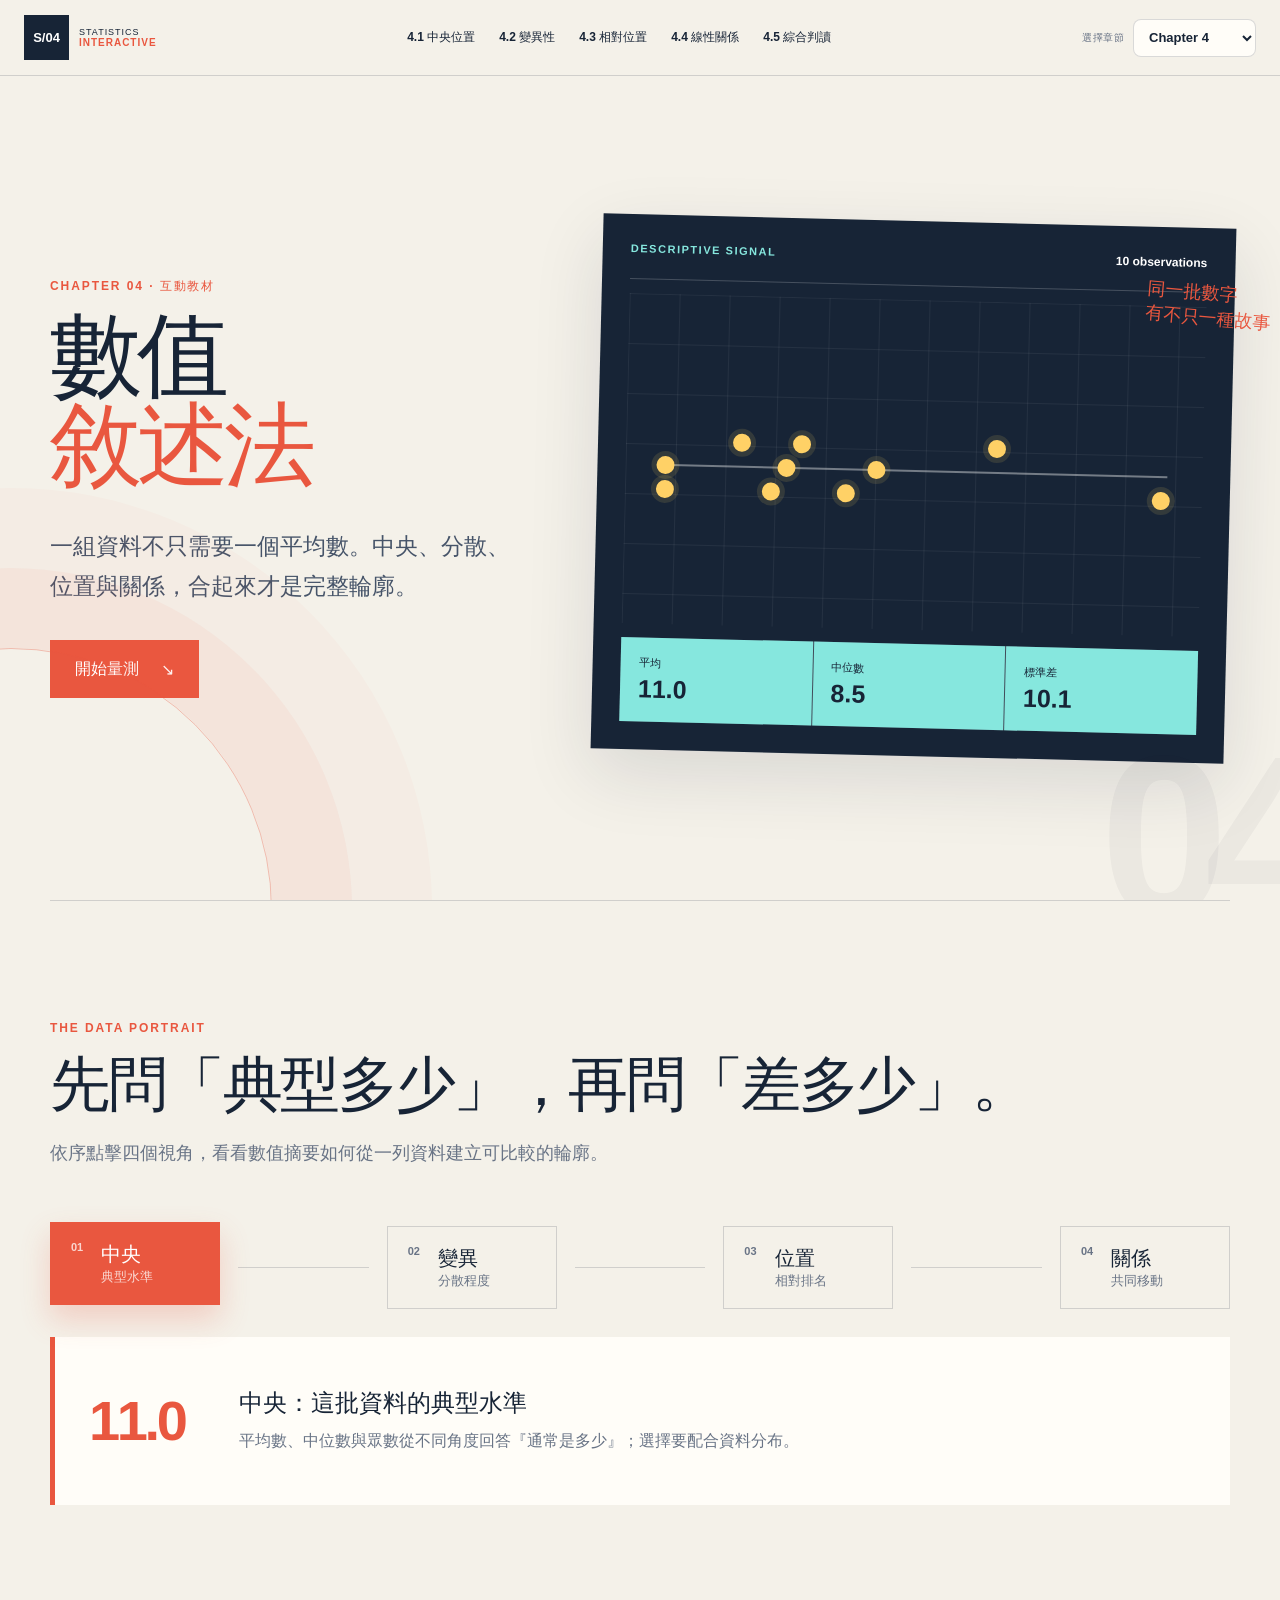
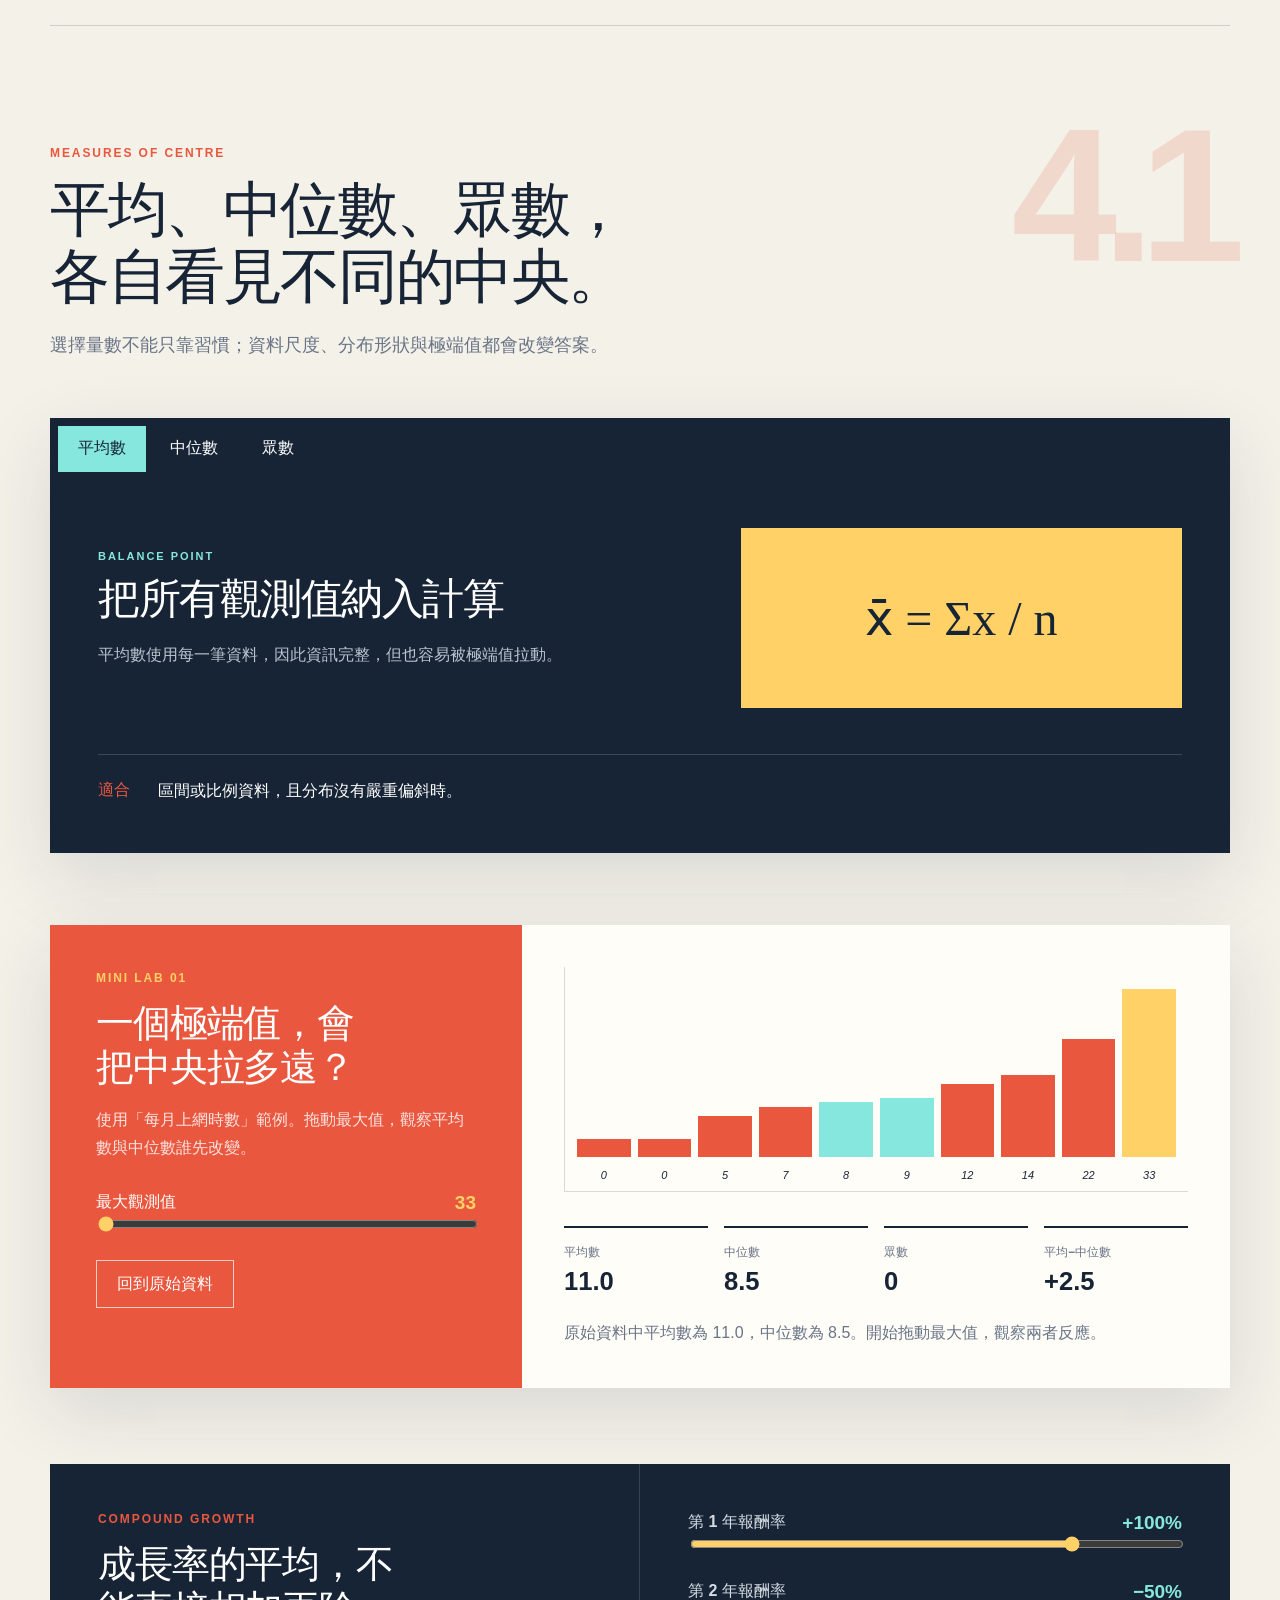
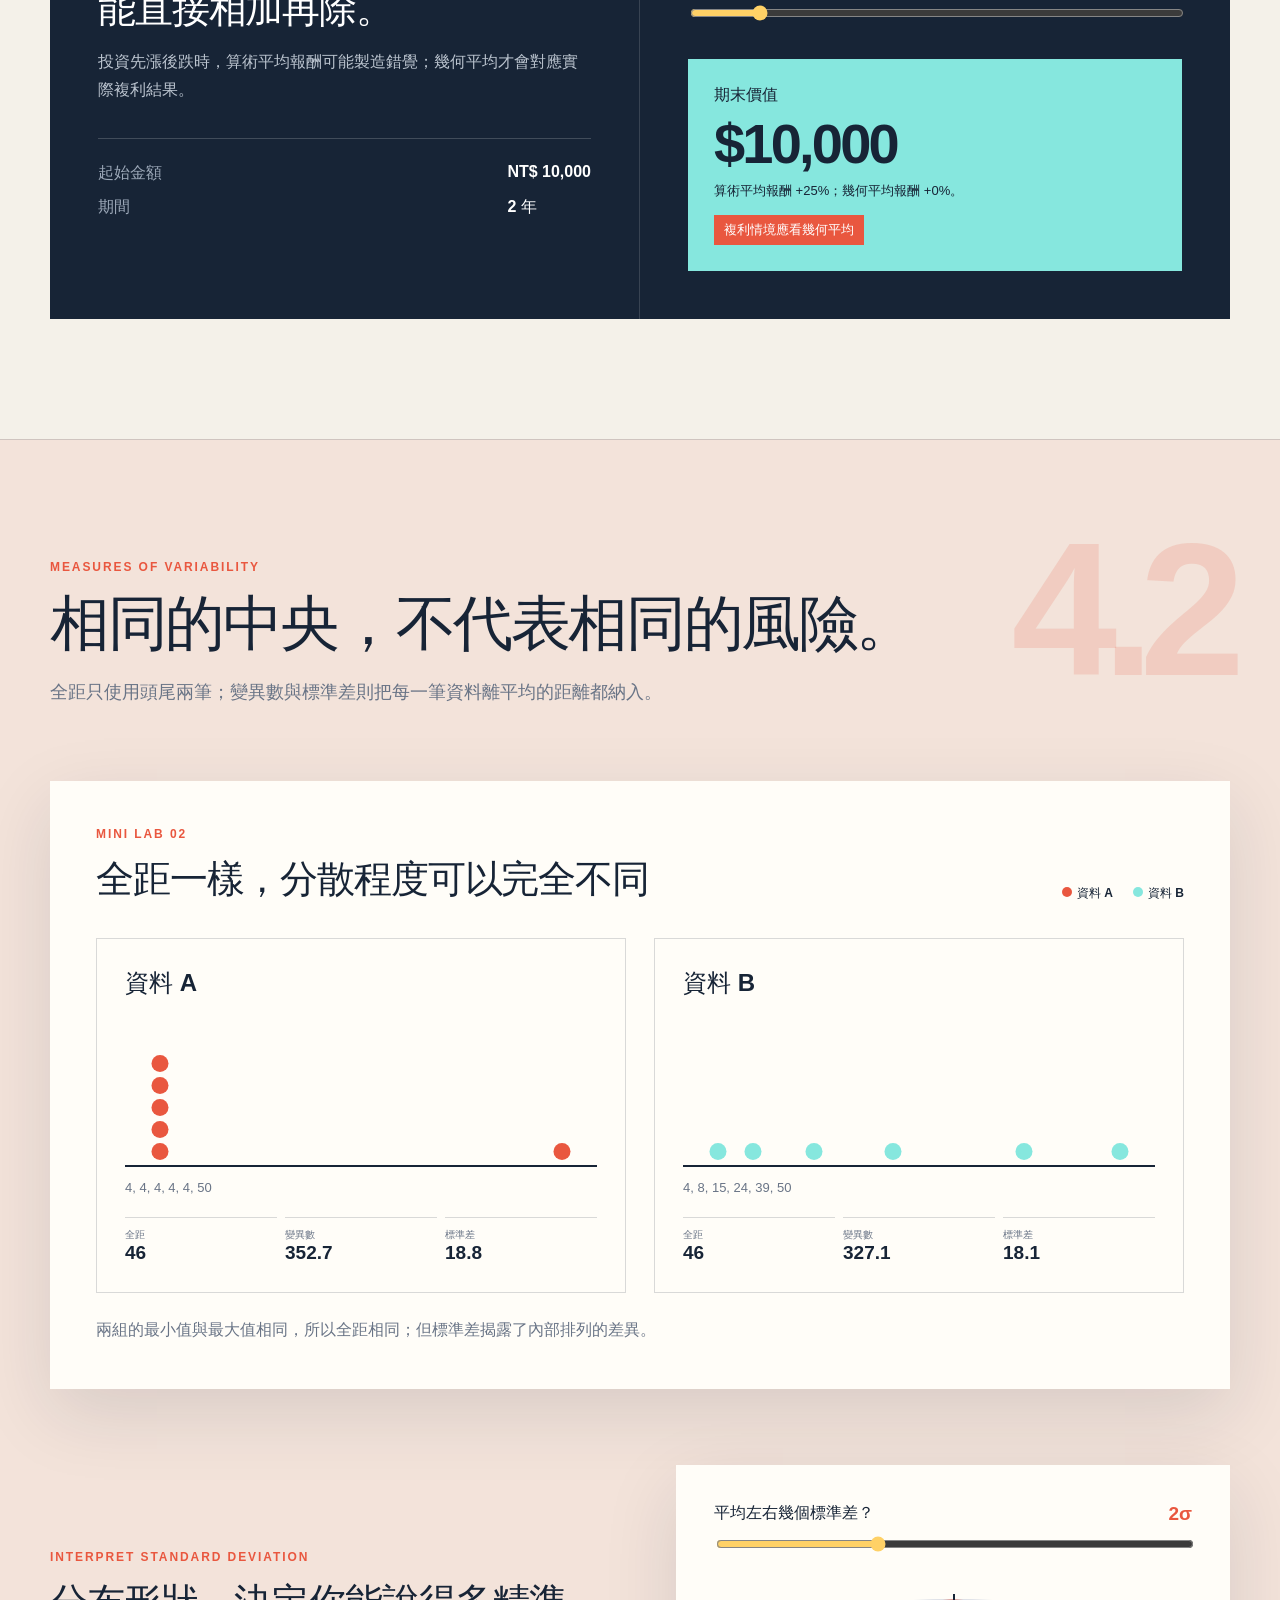
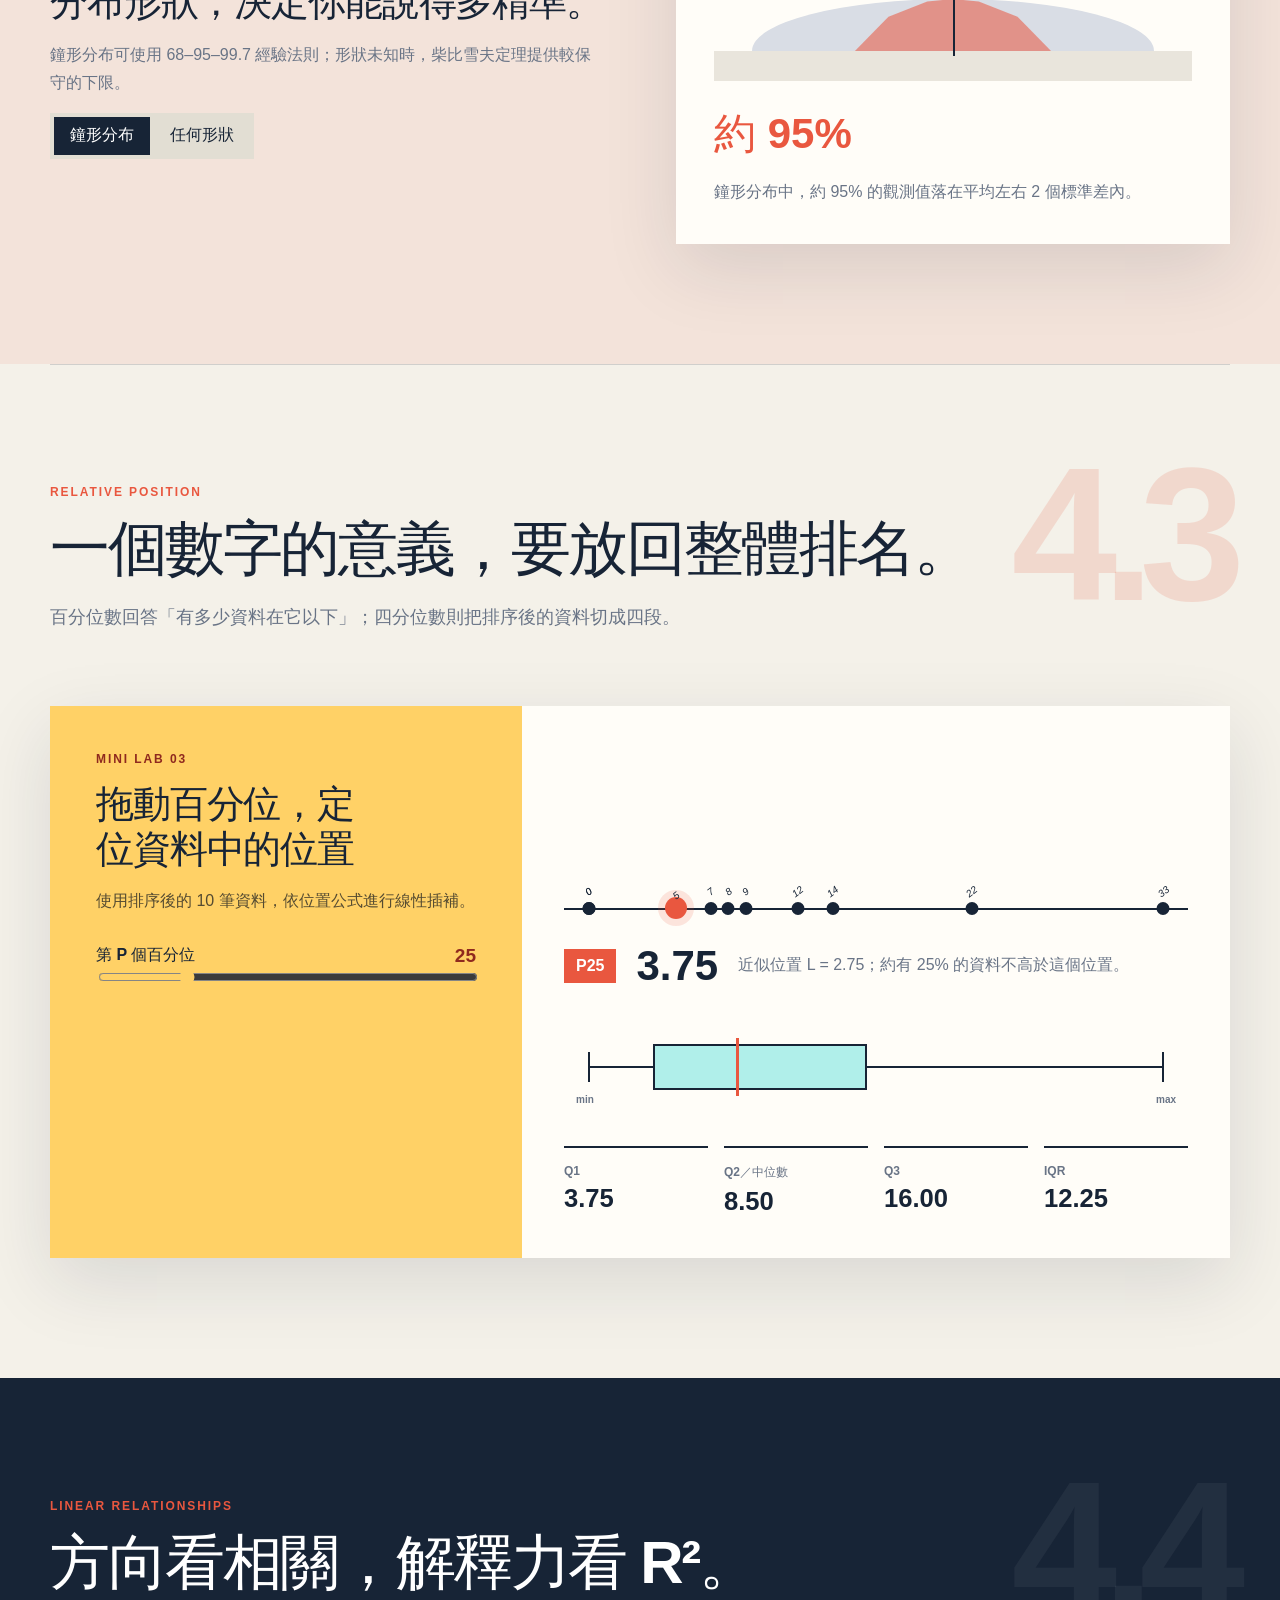
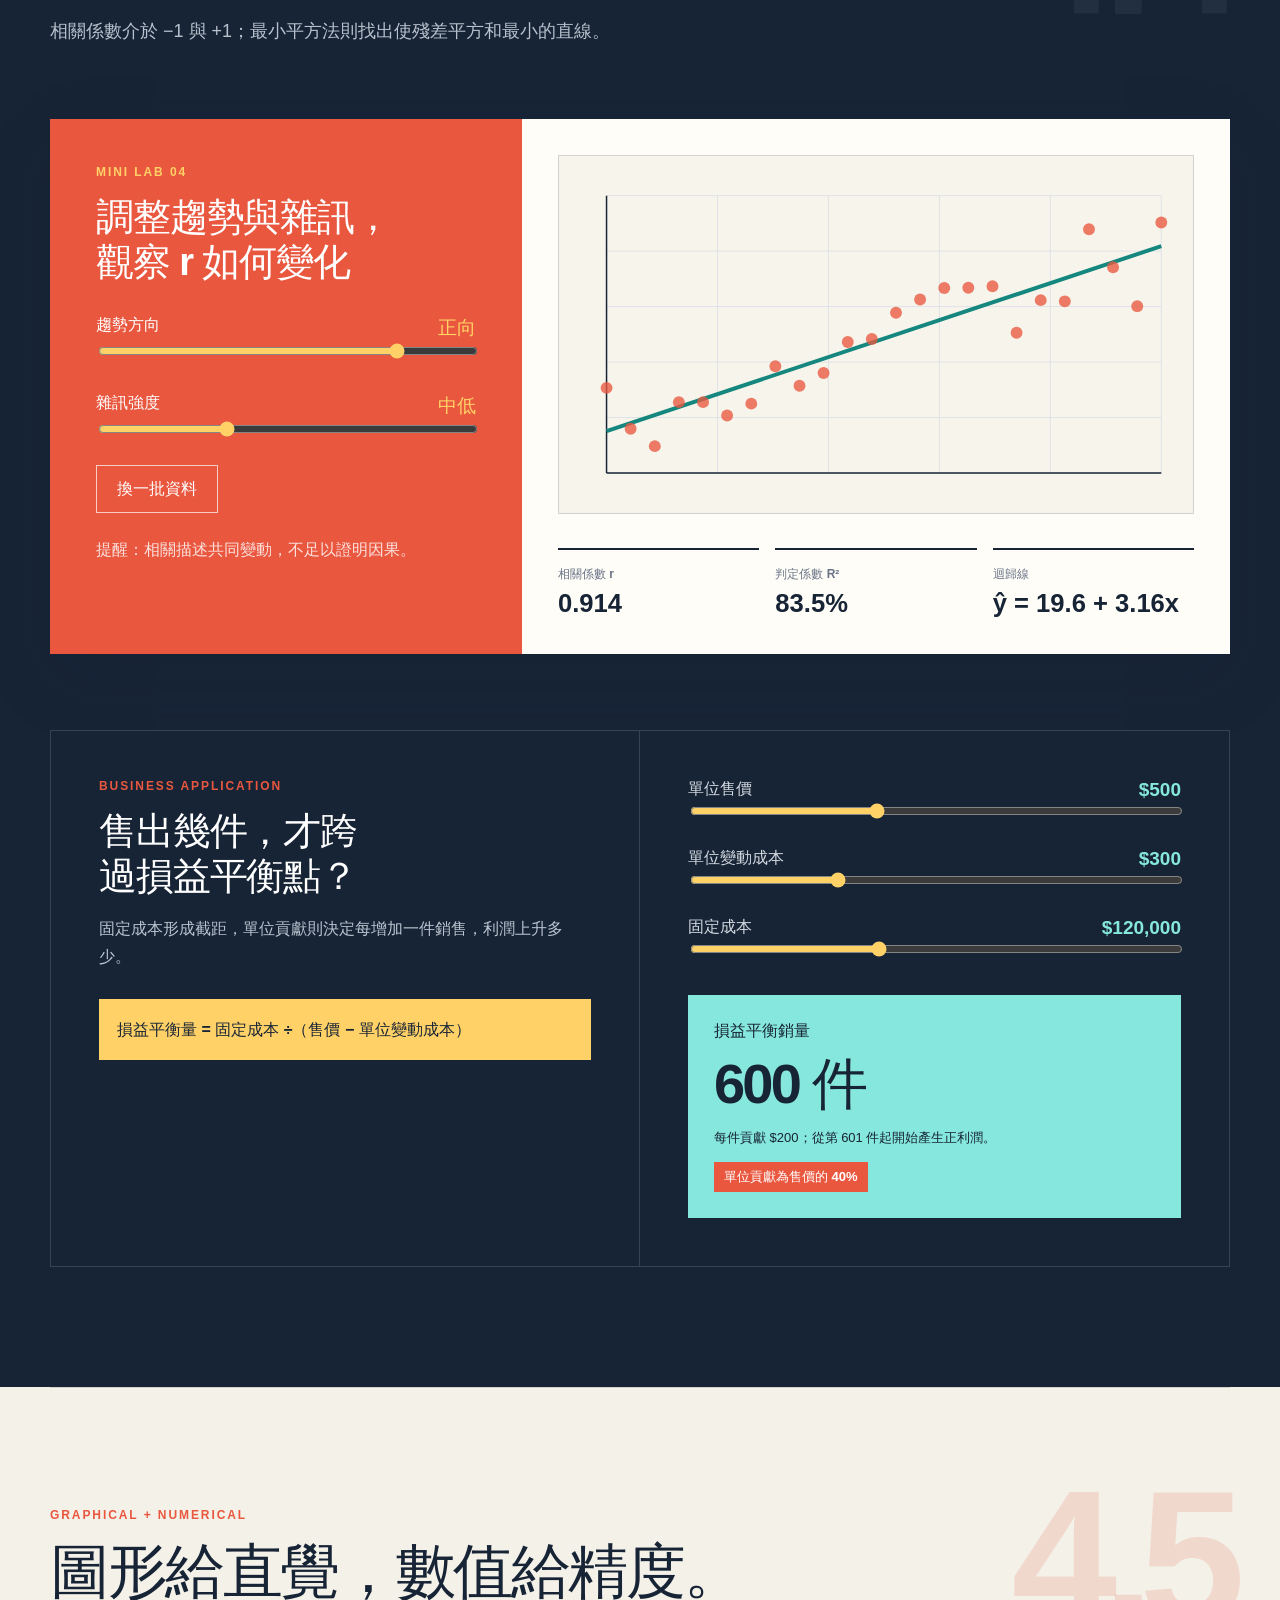
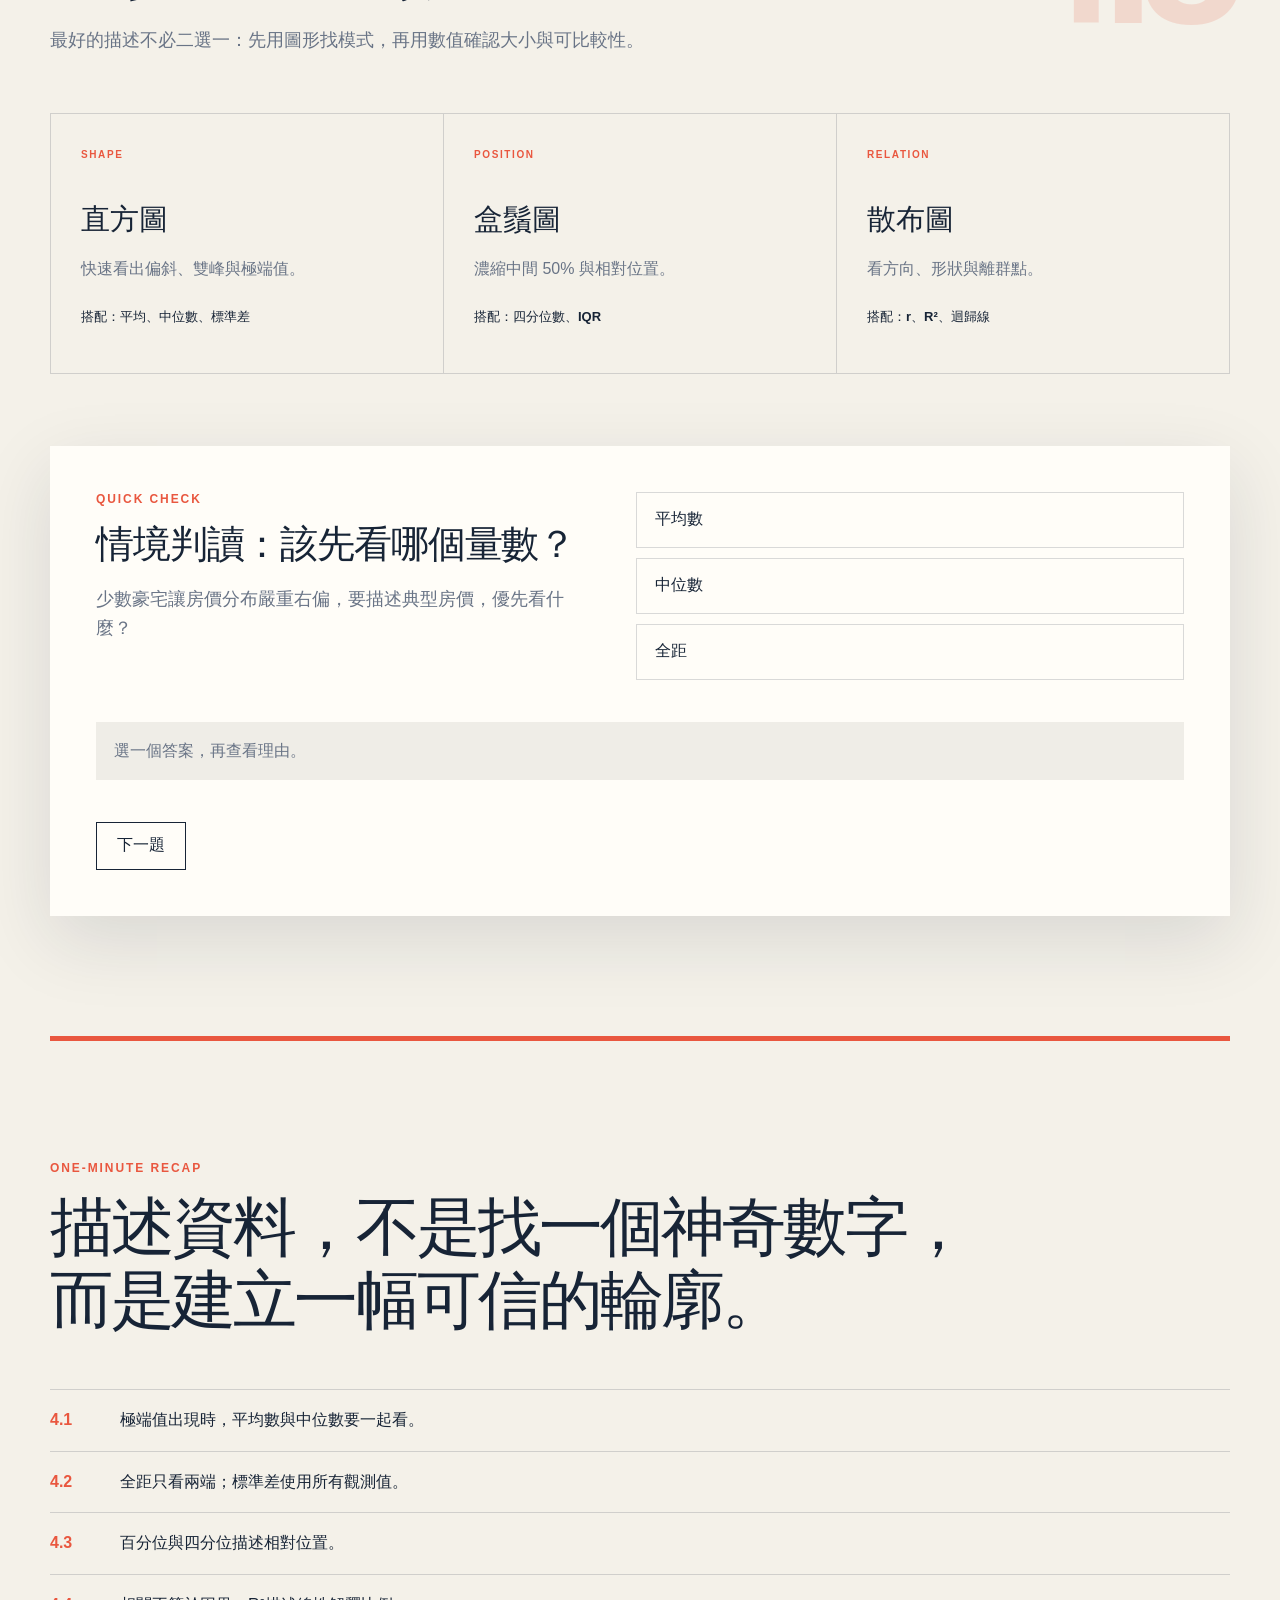
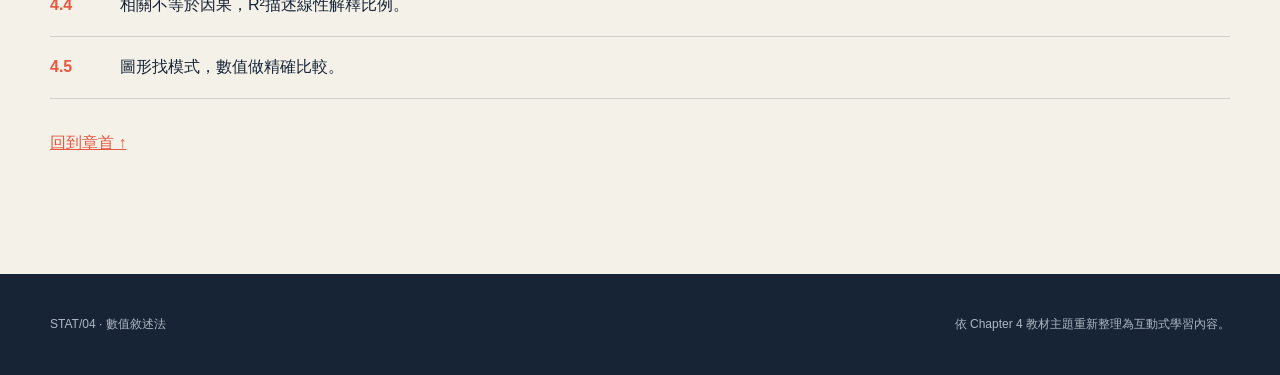
==== chapter4/index.html @ 7c1ff34c "整合 Chapter 1、4、5 互動網站" ====
<!doctype html>
<html lang="zh-Hant">
<head>
  <meta charset="utf-8">
  <meta name="viewport" content="width=device-width, initial-scale=1">
  <meta name="description" content="Chapter 4 數值敘述法互動式學習網站">
  <meta name="robots" content="noindex,nofollow">
  <title>STAT/04｜數值敘述法</title>
  <link rel="stylesheet" href="styles.css">
</head>
<body class="theme-chapter4">
  <a class="skip-link" href="#main">跳至主要內容</a>
  <div class="progress-track" aria-hidden="true"><span id="readingProgress"></span></div>

  <header class="site-header">
    <a class="brand" href="#top" aria-label="回到章首">
      <span class="brand-mark">S/04</span>
      <span class="brand-copy">STATISTICS<br><b>INTERACTIVE</b></span>
    </a>
    <nav class="desktop-nav" aria-label="章節導覽">
      <a href="#center">4.1 中央位置</a>
      <a href="#spread">4.2 變異性</a>
      <a href="#position">4.3 相對位置</a>
      <a href="#relation">4.4 線性關係</a>
      <a href="#compare">4.5 綜合判讀</a>
    </nav>
    <div class="header-actions">
      <label class="chapter-picker" for="chapterSelect"><span>選擇章節</span>
        <select id="chapterSelect" aria-label="選擇統計學章節">
          <option value="../index.html">Chapter 1</option>
          <option value="index.html" selected>Chapter 4</option>
          <option value="../chapter5/index.html">Chapter 5</option>
        </select>
      </label>
      <button class="menu-button" id="menuButton" type="button" aria-expanded="false" aria-controls="mobileNav">選單</button>
    </div>
  </header>
  <nav class="mobile-nav" id="mobileNav" aria-label="行動版章節導覽" hidden>
    <a href="#center">4.1 中央位置</a><a href="#spread">4.2 變異性</a><a href="#position">4.3 相對位置</a><a href="#relation">4.4 線性關係</a><a href="#compare">4.5 綜合判讀</a>
  </nav>

  <main id="main">
    <section class="hero" id="top">
      <div class="hero-copy reveal">
        <p class="eyebrow">CHAPTER 04 · 互動教材</p>
        <h1>數值<br><em>敘述法</em></h1>
        <p class="hero-lead">一組資料不只需要一個平均數。中央、分散、位置與關係，合起來才是完整輪廓。</p>
        <a class="primary-button" href="#data-story">開始量測 <span aria-hidden="true">↘</span></a>
      </div>
      <div class="hero-visual reveal" aria-label="資料摘要儀表板">
        <div class="signal-card hero-stat-card">
          <div class="signal-label"><span>DESCRIPTIVE SIGNAL</span><b>10 observations</b></div>
          <div class="hero-number-line" id="heroNumberLine" aria-hidden="true"></div>
          <div class="hero-stat-grid">
            <div><span>平均</span><strong id="heroMean">—</strong></div>
            <div><span>中位數</span><strong id="heroMedian">—</strong></div>
            <div><span>標準差</span><strong id="heroSd">—</strong></div>
          </div>
        </div>
        <p class="margin-note">同一批數字<br>有不只一種故事</p>
      </div>
      <div class="hero-index" aria-hidden="true">04</div>
    </section>

    <section class="story-section" id="data-story">
      <div class="section-heading reveal">
        <p class="eyebrow">THE DATA PORTRAIT</p>
        <h2>先問「典型多少」，再問「差多少」。</h2>
        <p>依序點擊四個視角，看看數值摘要如何從一列資料建立可比較的輪廓。</p>
      </div>
      <div class="story-flow four reveal" role="group" aria-label="數值敘述的四個視角">
        <button class="flow-step active" type="button" data-story-step="0" aria-pressed="true"><span>01</span><strong>中央</strong><small>典型水準</small></button>
        <div class="flow-line" aria-hidden="true"></div>
        <button class="flow-step" type="button" data-story-step="1" aria-pressed="false"><span>02</span><strong>變異</strong><small>分散程度</small></button>
        <div class="flow-line" aria-hidden="true"></div>
        <button class="flow-step" type="button" data-story-step="2" aria-pressed="false"><span>03</span><strong>位置</strong><small>相對排名</small></button>
        <div class="flow-line" aria-hidden="true"></div>
        <button class="flow-step" type="button" data-story-step="3" aria-pressed="false"><span>04</span><strong>關係</strong><small>共同移動</small></button>
      </div>
      <div class="story-output reveal" id="storyOutput" aria-live="polite"></div>
    </section>

    <section class="chapter-section" id="center">
      <div class="chapter-number">4.1</div>
      <div class="section-heading reveal">
        <p class="eyebrow">MEASURES OF CENTRE</p>
        <h2>平均、中位數、眾數，各自看見不同的中央。</h2>
        <p>選擇量數不能只靠習慣；資料尺度、分布形狀與極端值都會改變答案。</p>
      </div>

      <div class="method-switcher reveal">
        <div class="segmented" role="tablist" aria-label="中央位置量數">
          <button class="active" type="button" role="tab" aria-selected="true" data-center-method="mean">平均數</button>
          <button type="button" role="tab" aria-selected="false" data-center-method="median">中位數</button>
          <button type="button" role="tab" aria-selected="false" data-center-method="mode">眾數</button>
        </div>
        <div class="method-panel">
          <div><p class="panel-kicker" id="centerKicker">BALANCE POINT</p><h3 id="centerTitle">把所有觀測值納入計算</h3><p id="centerBody">平均數會使用每一筆資料，因此資訊完整，但也容易被極端值拉動。</p></div>
          <div class="formula-card" id="centerFormula" aria-label="量數公式">x̄ = Σx / n</div>
          <div class="method-example"><span>適合</span><p id="centerUse">區間或比例資料，且分布沒有嚴重偏斜時。</p></div>
        </div>
      </div>

      <section class="lab split-lab reveal" aria-labelledby="centerLabTitle">
        <div class="lab-intro">
          <p class="eyebrow">MINI LAB 01</p>
          <h3 id="centerLabTitle">一個極端值，會把中央拉多遠？</h3>
          <p>使用「每月上網時數」範例。拖動最大值，觀察平均數與中位數誰先改變。</p>
          <label for="outlierValue">最大觀測值 <output id="outlierOutput">33</output></label>
          <input id="outlierValue" type="range" min="33" max="133" step="5" value="33">
          <button class="secondary-button" id="resetOutlier" type="button">回到原始資料</button>
        </div>
        <div class="lab-stage">
          <div class="number-strip" id="centerNumberStrip" aria-label="由小到大排列的觀測值"></div>
          <div class="metric-row four-metrics">
            <div><span>平均數</span><strong id="meanValue">—</strong></div>
            <div><span>中位數</span><strong id="medianValue">—</strong></div>
            <div><span>眾數</span><strong id="modeValue">—</strong></div>
            <div><span>平均−中位數</span><strong id="centerGap">—</strong></div>
          </div>
          <p class="lab-note" id="outlierInsight" aria-live="polite"></p>
        </div>
      </section>

      <section class="case-study reveal" aria-labelledby="growthTitle">
        <div class="case-copy">
          <p class="eyebrow">COMPOUND GROWTH</p>
          <h3 id="growthTitle">成長率的平均，不能直接相加再除。</h3>
          <p>投資先漲後跌時，算術平均報酬可能製造錯覺；幾何平均才會對應實際複利結果。</p>
          <div class="case-assumption"><span>起始金額</span><b>NT$ 10,000</b><span>期間</span><b>2 年</b></div>
        </div>
        <div class="case-calculator">
          <label>第 1 年報酬率 <output id="return1Output">+100%</output><input id="return1" type="range" min="-80" max="150" step="5" value="100"></label>
          <label>第 2 年報酬率 <output id="return2Output">−50%</output><input id="return2" type="range" min="-80" max="150" step="5" value="-50"></label>
          <div class="decision-result">
            <span>期末價值</span><strong id="finalValue">—</strong>
            <p id="returnCompare">—</p><b id="returnBadge">—</b>
          </div>
        </div>
      </section>
    </section>

    <section class="chapter-section accent-section" id="spread">
      <div class="chapter-number">4.2</div>
      <div class="section-heading reveal">
        <p class="eyebrow">MEASURES OF VARIABILITY</p>
        <h2>相同的中央，不代表相同的風險。</h2>
        <p>全距只使用頭尾兩筆；變異數與標準差則把每一筆資料離平均的距離都納入。</p>
      </div>

      <section class="lab comparison-lab reveal" aria-labelledby="spreadLabTitle">
        <div class="lab-toolbar"><div><p class="eyebrow">MINI LAB 02</p><h3 id="spreadLabTitle">全距一樣，分散程度可以完全不同</h3></div><div class="legend"><span><i class="dot a"></i>資料 A</span><span><i class="dot b"></i>資料 B</span></div></div>
        <div class="distribution-compare">
          <article><h4>資料 A</h4><div class="distribution-track" id="distributionA"></div><p>4, 4, 4, 4, 4, 50</p><div class="mini-metrics" id="metricsA"></div></article>
          <article><h4>資料 B</h4><div class="distribution-track" id="distributionB"></div><p>4, 8, 15, 24, 39, 50</p><div class="mini-metrics" id="metricsB"></div></article>
        </div>
        <p class="lab-note">兩組的最小值與最大值相同，所以全距相同；但標準差揭露了內部排列的差異。</p>
      </section>

      <div class="rule-explorer reveal">
        <div>
          <p class="eyebrow">INTERPRET STANDARD DEVIATION</p>
          <h3>分布形狀，決定你能說得多精準。</h3>
          <p>鐘形分布可使用 68–95–99.7 經驗法則；形狀未知時，柴比雪夫定理提供較保守的下限。</p>
          <div class="segmented compact" role="group" aria-label="分布假設">
            <button class="active" type="button" data-rule="empirical">鐘形分布</button>
            <button type="button" data-rule="chebyshev">任何形狀</button>
          </div>
        </div>
        <div class="rule-card">
          <label for="kValue">平均左右幾個標準差？ <output id="kOutput">2σ</output></label>
          <input id="kValue" type="range" min="1" max="4" step="1" value="2">
          <div class="coverage-visual"><span id="coverageBand"></span><i></i></div>
          <strong id="coverageValue">約 95%</strong><p id="coverageText">鐘形分布中，約 95% 的觀測值落在平均左右 2 個標準差內。</p>
        </div>
      </div>
    </section>

    <section class="chapter-section" id="position">
      <div class="chapter-number">4.3</div>
      <div class="section-heading reveal">
        <p class="eyebrow">RELATIVE POSITION</p>
        <h2>一個數字的意義，要放回整體排名。</h2>
        <p>百分位數回答「有多少資料在它以下」；四分位數則把排序後的資料切成四段。</p>
      </div>
      <section class="lab percentile-lab reveal" aria-labelledby="percentileTitle">
        <div class="lab-intro light-intro">
          <p class="eyebrow">MINI LAB 03</p><h3 id="percentileTitle">拖動百分位，定位資料中的位置</h3>
          <p>使用排序後的 10 筆資料，依位置公式進行線性插補。</p>
          <label for="percentileInput">第 P 個百分位 <output id="percentileOutput">25</output></label>
          <input id="percentileInput" type="range" min="5" max="95" step="5" value="25">
        </div>
        <div class="lab-stage">
          <div class="percentile-ruler" id="percentileRuler" aria-label="百分位位置尺"></div>
          <div class="percentile-result"><span id="percentileName">P25</span><strong id="percentileValue">—</strong><p id="percentileExplain">—</p></div>
          <div class="boxplot" id="boxplot" aria-label="盒鬚圖"><i class="whisker"></i><i class="box"></i><i class="median-line"></i><b class="min-label">min</b><b class="max-label">max</b></div>
          <div class="metric-row"><div><span>Q1</span><strong id="q1Value">—</strong></div><div><span>Q2／中位數</span><strong id="q2Value">—</strong></div><div><span>Q3</span><strong id="q3Value">—</strong></div><div><span>IQR</span><strong id="iqrValue">—</strong></div></div>
        </div>
      </section>
    </section>

    <section class="chapter-section dark-section" id="relation">
      <div class="chapter-number">4.4</div>
      <div class="section-heading reveal">
        <p class="eyebrow">LINEAR RELATIONSHIPS</p>
        <h2>方向看相關，解釋力看 R²。</h2>
        <p>相關係數介於 −1 與 +1；最小平方法則找出使殘差平方和最小的直線。</p>
      </div>
      <section class="lab regression-lab reveal" aria-labelledby="regressionTitle">
        <div class="regression-controls">
          <p class="eyebrow">MINI LAB 04</p><h3 id="regressionTitle">調整趨勢與雜訊，觀察 r 如何變化</h3>
          <label for="slopeInput">趨勢方向 <output id="slopeOutput">正向</output></label><input id="slopeInput" type="range" min="-10" max="10" step="1" value="6">
          <label for="noiseInput">雜訊強度 <output id="noiseOutput">中低</output></label><input id="noiseInput" type="range" min="0" max="12" step="1" value="4">
          <button class="secondary-button" id="newScatter" type="button">換一批資料</button>
          <p class="lab-note">提醒：相關描述共同變動，不足以證明因果。</p>
        </div>
        <div class="regression-stage">
          <svg id="scatterPlot" viewBox="0 0 640 360" role="img" aria-label="散布圖與最小平方法直線"></svg>
          <div class="metric-row"><div><span>相關係數 r</span><strong id="correlationValue">—</strong></div><div><span>判定係數 R²</span><strong id="rSquaredValue">—</strong></div><div><span>迴歸線</span><strong id="regressionEquation">—</strong></div></div>
        </div>
      </section>

      <section class="case-study breakeven reveal" aria-labelledby="breakevenTitle">
        <div class="case-copy"><p class="eyebrow">BUSINESS APPLICATION</p><h3 id="breakevenTitle">售出幾件，才跨過損益平衡點？</h3><p>固定成本形成截距，單位貢獻則決定每增加一件銷售，利潤上升多少。</p><div class="formula-inline">損益平衡量 = 固定成本 ÷（售價 − 單位變動成本）</div></div>
        <div class="case-calculator">
          <label>單位售價 <output id="priceOutput">$500</output><input id="priceInput" type="range" min="200" max="1000" step="25" value="500"></label>
          <label>單位變動成本 <output id="variableOutput">$300</output><input id="variableInput" type="range" min="50" max="900" step="25" value="300"></label>
          <label>固定成本 <output id="fixedOutput">$120,000</output><input id="fixedInput" type="range" min="10000" max="300000" step="5000" value="120000"></label>
          <div class="decision-result"><span>損益平衡銷量</span><strong id="breakevenUnits">—</strong><p id="breakevenText">—</p><b id="breakevenBadge">—</b></div>
        </div>
      </section>
    </section>

    <section class="chapter-section" id="compare">
      <div class="chapter-number">4.5</div>
      <div class="section-heading reveal"><p class="eyebrow">GRAPHICAL + NUMERICAL</p><h2>圖形給直覺，數值給精度。</h2><p>最好的描述不必二選一：先用圖形找模式，再用數值確認大小與可比較性。</p></div>
      <div class="comparison-grid reveal">
        <article><span>SHAPE</span><h3>直方圖</h3><p>快速看出偏斜、雙峰與極端值。</p><b>搭配：平均、中位數、標準差</b></article>
        <article><span>POSITION</span><h3>盒鬚圖</h3><p>濃縮中間 50% 與相對位置。</p><b>搭配：四分位數、IQR</b></article>
        <article><span>RELATION</span><h3>散布圖</h3><p>看方向、形狀與離群點。</p><b>搭配：r、R²、迴歸線</b></article>
      </div>
      <section class="quiz-card reveal" aria-labelledby="quizTitle"><div><p class="eyebrow">QUICK CHECK</p><h3 id="quizTitle">情境判讀：該先看哪個量數？</h3><p id="quizQuestion">—</p></div><div class="quiz-options" id="quizOptions"></div><div class="quiz-feedback" id="quizFeedback" aria-live="polite"></div><button class="secondary-button" id="nextQuiz" type="button" hidden>下一題</button></section>
    </section>

    <section class="recap-section">
      <p class="eyebrow">ONE-MINUTE RECAP</p><h2>描述資料，不是找一個神奇數字，<br>而是建立一幅可信的輪廓。</h2>
      <div class="recap-list"><p><span>4.1</span>極端值出現時，平均數與中位數要一起看。</p><p><span>4.2</span>全距只看兩端；標準差使用所有觀測值。</p><p><span>4.3</span>百分位與四分位描述相對位置。</p><p><span>4.4</span>相關不等於因果，R²描述線性解釋比例。</p><p><span>4.5</span>圖形找模式，數值做精確比較。</p></div><a class="text-link" href="#top">回到章首 ↑</a>
    </section>
  </main>
  <footer><p>STAT/04 · 數值敘述法</p><p>依 Chapter 4 教材主題重新整理為互動式學習內容。</p></footer>
  <script src="app.js"></script>
</body>
</html>
---- chapter4/styles.css ----
:root {
  --ink: #172436;
  --paper: #f4f1e9;
  --paper-bright: #fffdf8;
  --accent: #e9573f;
  --accent-2: #ffd166;
  --accent-3: #86e7de;
  --accent-dark: #8f291e;
  --muted: #697486;
  --line: rgba(23, 36, 54, .16);
  --shadow: 0 24px 70px rgba(23, 36, 54, .12);
  --radius: 24px;
  --content: min(1180px, calc(100vw - 48px));
  font-family: Inter, ui-sans-serif, "Noto Sans TC", "Microsoft JhengHei", sans-serif;
  color: var(--ink);
  background: var(--paper);
  font-synthesis: none;
}

* { box-sizing: border-box; }
html { scroll-behavior: smooth; scroll-padding-top: 84px; }
body { margin: 0; background: var(--paper); overflow-x: hidden; }
button, input, textarea { font: inherit; }
button, a { -webkit-tap-highlight-color: transparent; }
button { color: inherit; }
a { color: inherit; }

.skip-link { position: fixed; left: 16px; top: -60px; z-index: 100; padding: 12px 18px; color: #fff; background: var(--ink); border-radius: 8px; }
.skip-link:focus { top: 12px; }
.progress-track { position: fixed; z-index: 90; inset: 0 0 auto; height: 3px; }
.progress-track span { display: block; width: 0; height: 100%; background: var(--accent); }

.site-header { position: sticky; z-index: 80; top: 0; height: 76px; padding: 0 max(24px, calc((100vw - 1280px) / 2)); display: flex; align-items: center; justify-content: space-between; background: rgba(244,241,233,.91); border-bottom: 1px solid var(--line); backdrop-filter: blur(16px); }
.brand { display: inline-flex; align-items: center; gap: 10px; text-decoration: none; }
.brand-mark { display: grid; place-items: center; width: 45px; height: 45px; color: #fff; background: var(--ink); font-weight: 900; font-size: 13px; }
.brand-copy { font-size: 9px; line-height: 1.12; letter-spacing: .11em; }
.brand-copy b { color: var(--accent); font-size: 10px; }
.desktop-nav { display: flex; align-items: center; gap: 24px; }
.desktop-nav a { text-decoration: none; font-weight: 750; font-size: 12px; }
.desktop-nav a:hover { color: var(--accent); }
.header-actions { display: flex; align-items: center; gap: 14px; }
.chapter-picker { display: flex; align-items: center; gap: 8px; color: var(--muted); font-size: 10px; font-weight: 850; letter-spacing: .08em; white-space: nowrap; }
.chapter-picker select { min-height: 38px; padding: 0 30px 0 11px; border: 1px solid var(--line); border-radius: 8px; color: var(--ink); background: var(--paper-bright); font: 750 13px/1 Inter, ui-sans-serif, "Noto Sans TC", "Microsoft JhengHei", sans-serif; cursor: pointer; }
.chapter-picker select:focus-visible { outline: 3px solid var(--accent); outline-offset: 3px; }
.menu-button { display: none; border: 0; background: transparent; font-weight: 850; }
.mobile-nav { position: fixed; z-index: 79; top: 76px; left: 0; right: 0; padding: 12px 24px 24px; background: var(--paper); border-bottom: 1px solid var(--line); }
.mobile-nav a { display: block; padding: 13px 0; text-decoration: none; font-weight: 750; border-bottom: 1px solid var(--line); }

.hero { position: relative; min-height: calc(100svh - 76px); padding: 76px max(24px, calc((100vw - 1180px) / 2)); display: grid; grid-template-columns: .86fr 1.14fr; align-items: center; gap: 70px; overflow: hidden; }
.hero::before { content: ""; position: absolute; width: 520px; height: 520px; left: -250px; bottom: -270px; border: 1px solid color-mix(in srgb, var(--accent) 35%, transparent); border-radius: 50%; box-shadow: 0 0 0 80px color-mix(in srgb, var(--accent) 5%, transparent), 0 0 0 160px color-mix(in srgb, var(--accent) 3%, transparent); }
.eyebrow { margin: 0 0 16px; color: var(--accent); font-size: 12px; font-weight: 900; letter-spacing: .16em; text-transform: uppercase; }
.hero h1 { margin: 0; font-size: clamp(60px, 7.2vw, 102px); line-height: .98; letter-spacing: -.055em; }
.hero h1 em { color: var(--accent); font-style: normal; }
.hero-lead { max-width: 520px; margin: 34px 0; color: #465469; font-size: clamp(18px, 2vw, 23px); line-height: 1.75; }
.primary-button, .secondary-button { display: inline-flex; justify-content: center; align-items: center; gap: 22px; min-height: 48px; padding: 0 20px; border: 1px solid var(--ink); border-radius: 0; background: transparent; color: var(--ink); font-weight: 850; text-decoration: none; cursor: pointer; transition: .2s; }
.primary-button { min-height: 58px; padding: 0 24px; background: var(--accent); border-color: var(--accent); color: #fff; }
.primary-button:hover { transform: translateY(-2px); box-shadow: 0 10px 24px color-mix(in srgb, var(--accent) 28%, transparent); }
.secondary-button:hover { background: var(--ink); color: #fff; }
.hero-visual { position: relative; }
.signal-card { position: relative; padding: 28px; background: var(--ink); box-shadow: var(--shadow); transform: rotate(1.4deg); }
.signal-label { display: flex; justify-content: space-between; padding-bottom: 22px; color: #fff; border-bottom: 1px solid rgba(255,255,255,.2); }
.signal-label span { color: var(--accent-3); font-size: 11px; font-weight: 900; letter-spacing: .14em; }
.signal-label b { font-size: 12px; }
.hero-number-line { position: relative; height: 330px; margin: 14px 0; background-image: linear-gradient(rgba(255,255,255,.06) 1px, transparent 1px), linear-gradient(90deg, rgba(255,255,255,.06) 1px, transparent 1px); background-size: 50px 50px; }
.hero-number-line::after { content: ""; position: absolute; left: 6%; right: 6%; bottom: 48%; height: 2px; background: rgba(255,255,255,.4); }
.hero-number-line i { position: absolute; z-index: 2; width: 18px; height: 18px; left: var(--x); bottom: calc(48% - 8px + var(--y)); background: var(--accent-2); border-radius: 50%; transform: translateX(-50%); box-shadow: 0 0 0 5px rgba(255,209,102,.12); }
.hero-stat-grid { display: grid; grid-template-columns: repeat(3,1fr); gap: 1px; background: rgba(255,255,255,.18); }
.hero-stat-grid div { padding: 18px; background: var(--accent-3); }
.hero-stat-grid span { display: block; font-size: 11px; font-weight: 800; }
.hero-stat-grid strong { display: block; margin-top: 4px; font-size: 25px; }
.margin-note { position: absolute; right: -42px; top: 60px; margin: 0; color: var(--accent); font-family: Georgia, "Noto Serif TC", serif; font-size: 18px; line-height: 1.4; transform: rotate(5deg); }
.hero-index { position: absolute; right: -30px; bottom: -52px; color: rgba(23,36,54,.04); font-size: 230px; font-weight: 950; line-height: 1; letter-spacing: -.1em; }

.story-section, .chapter-section, .recap-section { width: var(--content); margin: 0 auto; padding: 120px 0; }
.story-section, .chapter-section { border-top: 1px solid var(--line); }
.section-heading { max-width: 1040px; margin-bottom: 56px; }
.section-heading h2 { margin: 0 0 20px; font-size: clamp(38px,4.7vw,60px); line-height: 1.12; letter-spacing: -.04em; word-break: keep-all; text-wrap: balance; }
.section-heading > p:last-child { max-width: 720px; margin: 0; color: var(--muted); font-size: 18px; line-height: 1.75; }
.story-flow { display: grid; grid-template-columns: auto 1fr auto 1fr auto; align-items: center; gap: 18px; }
.story-flow.four { grid-template-columns: auto 1fr auto 1fr auto 1fr auto; }
.flow-step { display: grid; grid-template-columns: auto 1fr; min-width: 170px; padding: 18px 20px; text-align: left; background: transparent; border: 1px solid var(--line); cursor: pointer; transition: .2s; }
.flow-step span { grid-row: span 2; margin-right: 18px; color: var(--muted); font-size: 11px; font-weight: 900; }
.flow-step strong { font-size: 20px; }
.flow-step small { color: var(--muted); }
.flow-step.active { color: #fff; background: var(--accent); border-color: var(--accent); transform: translateY(-4px); box-shadow: 0 14px 30px color-mix(in srgb, var(--accent) 23%, transparent); }
.flow-step.active span, .flow-step.active small { color: rgba(255,255,255,.75); }
.flow-line { height: 1px; background: var(--line); }
.story-output { min-height: 168px; margin-top: 28px; padding: 34px; display: grid; grid-template-columns: 120px 1fr; gap: 30px; align-items: center; background: var(--paper-bright); border-left: 5px solid var(--accent); }
.story-output b { color: var(--accent); font-size: 56px; letter-spacing: -.06em; }
.story-output h3 { margin: 0 0 8px; font-size: 24px; }
.story-output p { margin: 0; color: var(--muted); line-height: 1.7; }

.chapter-section { position: relative; }
.chapter-number { position: absolute; top: 74px; right: 0; color: color-mix(in srgb, var(--accent) 16%, transparent); font-size: clamp(90px,15vw,190px); font-weight: 950; line-height: 1; letter-spacing: -.08em; }
.method-switcher { background: var(--ink); color: #fff; box-shadow: var(--shadow); }
.segmented { display: flex; gap: 4px; padding: 8px; }
.segmented button { min-height: 46px; padding: 0 20px; border: 0; background: transparent; color: inherit; font-weight: 850; cursor: pointer; }
.segmented button.active { background: var(--accent-3); color: var(--ink); }
.method-panel { min-height: 340px; padding: 48px; display: grid; grid-template-columns: 1.15fr .85fr; gap: 46px; align-items: center; }
.panel-kicker { margin: 0 0 12px; color: var(--accent-3); font-size: 11px; font-weight: 900; letter-spacing: .18em; }
.method-panel h3 { max-width: 600px; margin: 0 0 18px; font-size: clamp(27px,3.5vw,42px); line-height: 1.17; letter-spacing: -.035em; text-wrap: balance; }
.method-panel > div > p:not(.panel-kicker) { color: #bbc4cf; line-height: 1.75; }
.formula-card { display: grid; place-items: center; min-height: 180px; padding: 24px; color: var(--ink); background: var(--accent-2); font-family: Georgia, serif; font-size: clamp(28px,4vw,48px); text-align: center; }
.method-example { grid-column: 1 / -1; display: grid; grid-template-columns: 60px 1fr; align-items: center; padding-top: 22px; border-top: 1px solid rgba(255,255,255,.16); }
.method-example span { color: var(--accent); font-weight: 900; }
.method-example p { margin: 0; color: #fff !important; }

.lab { margin-top: 72px; background: var(--paper-bright); box-shadow: var(--shadow); }
.split-lab, .percentile-lab, .regression-lab { display: grid; grid-template-columns: .8fr 1.2fr; }
.lab-intro { padding: 46px; background: var(--accent); color: #fff; }
.lab-intro .eyebrow { color: var(--accent-2); }
.lab-intro h3, .case-study h3, .lab h3, .rule-explorer h3, .quiz-card h3 { margin: 0 0 16px; font-size: clamp(27px,3.4vw,38px); line-height: 1.18; letter-spacing: -.03em; text-wrap: balance; }
.lab-intro > p:not(.eyebrow) { color: rgba(255,255,255,.84); line-height: 1.75; }
.lab-intro label, .case-calculator > label, .regression-controls label, .rule-card label { display: block; margin-top: 30px; font-weight: 800; }
.lab-intro output, .case-calculator output, .regression-controls output, .rule-card output { float: right; color: var(--accent-2); font-size: 19px; }
input[type="range"] { width: 100%; accent-color: var(--accent-2); cursor: pointer; }
.lab-intro .secondary-button, .regression-controls .secondary-button { margin-top: 24px; color: #fff; border-color: rgba(255,255,255,.7); }
.lab-intro .secondary-button:hover, .regression-controls .secondary-button:hover { color: var(--ink); background: var(--accent-3); border-color: var(--accent-3); }
.lab-stage { min-width: 0; padding: 42px; }
.number-strip { min-height: 215px; display: flex; align-items: flex-end; gap: 7px; padding: 22px 12px 34px; border: solid var(--line); border-width: 0 0 1px 1px; overflow-x: auto; }
.number-strip i { position: relative; flex: 1 0 34px; min-width: 34px; height: var(--h); min-height: 10px; max-width: 66px; background: var(--accent); transition: height .3s; }
.number-strip i.median { background: var(--accent-3); }
.number-strip i.outlier { background: var(--accent-2); }
.number-strip i span { position: absolute; left: 50%; bottom: -24px; font-size: 11px; transform: translateX(-50%); }
.metric-row { display: grid; grid-template-columns: repeat(3,1fr); gap: 16px; margin-top: 34px; }
.metric-row.four-metrics, .percentile-lab .metric-row { grid-template-columns: repeat(4,1fr); }
.metric-row div { padding-top: 16px; border-top: 2px solid var(--ink); }
.metric-row span { display: block; color: var(--muted); font-size: 12px; font-weight: 800; }
.metric-row strong { display: block; margin-top: 6px; font-size: clamp(18px,2vw,27px); }
.lab-note { margin: 24px 0 0; color: var(--muted); line-height: 1.65; }

.case-study { margin-top: 76px; display: grid; grid-template-columns: 1fr 1fr; background: var(--ink); color: #fff; }
.case-copy, .case-calculator { padding: 48px; }
.case-copy { border-right: 1px solid rgba(255,255,255,.14); }
.case-copy .eyebrow { color: var(--accent); }
.case-copy > p:not(.eyebrow) { color: #bbc4cf; line-height: 1.75; }
.case-assumption { margin-top: 34px; display: grid; grid-template-columns: 1fr auto; gap: 13px; padding-top: 24px; border-top: 1px solid rgba(255,255,255,.18); }
.case-assumption span { color: #9ca8b8; }
.case-calculator > label { margin: 0 0 25px; color: #d5dbe2; }
.case-calculator output { color: var(--accent-3); }
.decision-result { margin-top: 34px; padding: 26px; background: var(--accent-3); color: var(--ink); }
.decision-result span { font-weight: 800; }
.decision-result strong { display: block; margin: 5px 0; font-size: clamp(35px,5vw,56px); letter-spacing: -.05em; }
.decision-result p { margin: 0 0 14px; font-size: 13px; line-height: 1.55; }
.decision-result b { display: inline-block; padding: 6px 10px; color: #fff; background: var(--accent); font-size: 13px; }
.formula-inline { margin-top: 28px; padding: 18px; color: var(--ink); background: var(--accent-2); font-weight: 850; line-height: 1.6; }

.accent-section { width: 100%; padding-left: max(24px,calc((100vw - 1180px)/2)); padding-right: max(24px,calc((100vw - 1180px)/2)); background: color-mix(in srgb, var(--accent) 9%, var(--paper)); }
.accent-section .chapter-number, .dark-section .chapter-number { right: max(24px,calc((100vw - 1180px)/2)); }
.comparison-lab { padding: 46px; }
.lab-toolbar { display: flex; align-items: flex-end; justify-content: space-between; gap: 24px; }
.lab-toolbar h3 { margin-bottom: 0; }
.legend { display: flex; gap: 20px; font-size: 12px; font-weight: 800; }
.dot { display: inline-block; width: 10px; height: 10px; margin-right: 5px; border-radius: 50%; }
.dot.a { background: var(--accent); } .dot.b { background: var(--accent-3); }
.distribution-compare { display: grid; grid-template-columns: 1fr 1fr; gap: 28px; margin-top: 36px; }
.distribution-compare article { padding: 28px; border: 1px solid var(--line); }
.distribution-compare h4 { margin: 0 0 18px; font-size: 24px; }
.distribution-compare article > p { color: var(--muted); font-size: 13px; }
.distribution-track { position: relative; height: 150px; border-bottom: 2px solid var(--ink); }
.distribution-track i { position: absolute; left: var(--x); bottom: var(--stack); width: 17px; height: 17px; background: var(--accent); border-radius: 50%; transform: translate(-50%,-5px); }
.distribution-compare article:nth-child(2) .distribution-track i { background: var(--accent-3); }
.mini-metrics { display: grid; grid-template-columns: repeat(3,1fr); gap: 8px; margin-top: 22px; }
.mini-metrics div { padding-top: 10px; border-top: 1px solid var(--line); }
.mini-metrics span { display: block; color: var(--muted); font-size: 10px; }
.mini-metrics b { font-size: 19px; }
.rule-explorer { margin-top: 76px; display: grid; grid-template-columns: 1fr 1fr; gap: 72px; align-items: center; }
.rule-explorer > div > p:not(.eyebrow) { color: var(--muted); line-height: 1.75; }
.segmented.compact { display: inline-flex; padding: 4px; background: #e2ded3; }
.segmented.compact button { min-height: 38px; padding: 0 16px; }
.segmented.compact button.active { background: var(--ink); color: #fff; }
.rule-card { padding: 38px; background: var(--paper-bright); box-shadow: var(--shadow); }
.rule-card label { margin: 0 0 10px; }
.rule-card output { color: var(--accent); }
.coverage-visual { position: relative; height: 100px; margin: 25px 0; overflow: hidden; background: linear-gradient(180deg,transparent 70%,#e9e5dc 70%); }
.coverage-visual::before { content: ""; position: absolute; left: 8%; right: 8%; bottom: 30%; height: 52%; border-radius: 50% 50% 0 0 / 100% 100% 0 0; background: #d9dde5; }
.coverage-visual span { position: absolute; z-index: 2; left: var(--left,20%); width: var(--width,60%); bottom: 30%; height: 52%; background: color-mix(in srgb, var(--accent) 55%, transparent); clip-path: polygon(12% 100%,25% 34%,40% 5%,50% 0,60% 5%,75% 34%,88% 100%); transition: .3s; }
.coverage-visual i { position: absolute; z-index: 3; left: 50%; bottom: 25%; width: 2px; height: 62%; background: var(--ink); }
.rule-card > strong { font-size: 42px; color: var(--accent); }
.rule-card > p { margin-bottom: 0; color: var(--muted); line-height: 1.65; }

.light-intro { color: var(--ink); background: var(--accent-2); }
.light-intro .eyebrow { color: var(--accent-dark); }
.light-intro > p:not(.eyebrow) { color: #554b31; }
.light-intro output { color: var(--accent-dark); }
.percentile-ruler { position: relative; height: 150px; margin-top: 12px; border-bottom: 2px solid var(--ink); }
.percentile-ruler i { position: absolute; left: var(--x); bottom: -7px; width: 13px; height: 13px; background: var(--ink); border-radius: 50%; transform: translateX(-50%); }
.percentile-ruler i.active { width: 22px; height: 22px; bottom: -11px; background: var(--accent); box-shadow: 0 0 0 7px color-mix(in srgb,var(--accent) 15%,transparent); }
.percentile-ruler i span { position: absolute; left: 50%; bottom: 18px; transform: translateX(-50%) rotate(-38deg); transform-origin: center; font-size: 10px; }
.percentile-result { margin: 32px 0; display: grid; grid-template-columns: auto auto 1fr; align-items: center; gap: 20px; }
.percentile-result span { padding: 8px 12px; color: #fff; background: var(--accent); font-weight: 900; }
.percentile-result strong { font-size: 42px; }
.percentile-result p { margin: 0; color: var(--muted); line-height: 1.55; }
.boxplot { position: relative; height: 90px; margin: 25px 12px; }
.boxplot .whisker { position: absolute; left: 2%; right: 2%; top: 44px; height: 2px; background: var(--ink); }
.boxplot .whisker::before, .boxplot .whisker::after { content: ""; position: absolute; top: -14px; width: 2px; height: 30px; background: var(--ink); }
.boxplot .whisker::before { left: 0; } .boxplot .whisker::after { right: 0; }
.boxplot .box { position: absolute; left: var(--q1); width: var(--iqr); top: 22px; height: 46px; background: color-mix(in srgb,var(--accent-3) 65%,white); border: 2px solid var(--ink); }
.boxplot .median-line { position: absolute; left: var(--median); top: 16px; width: 3px; height: 58px; background: var(--accent); }
.boxplot b { position: absolute; top: 72px; color: var(--muted); font-size: 10px; }
.boxplot .min-label { left: 0; } .boxplot .max-label { right: 0; }

.dark-section { width: 100%; padding-left: max(24px,calc((100vw - 1180px)/2)); padding-right: max(24px,calc((100vw - 1180px)/2)); color: #fff; background: var(--ink); }
.dark-section .section-heading > p:last-child { color: #b8c1cc; }
.dark-section .chapter-number { color: rgba(255,255,255,.05); }
.regression-lab { color: var(--ink); }
.regression-controls { padding: 46px; color: #fff; background: var(--accent); }
.regression-controls .eyebrow { color: var(--accent-2); }
.regression-controls output { color: var(--accent-2); }
.regression-controls .lab-note { color: rgba(255,255,255,.82); }
.regression-stage { min-width: 0; padding: 36px; background: var(--paper-bright); }
#scatterPlot { display: block; width: 100%; height: auto; background: #f7f4ec; border: 1px solid var(--line); }
.grid-line { stroke: #dfe2e7; stroke-width: 1; }
.axis-line { stroke: var(--ink); stroke-width: 1.5; }
.point { fill: var(--accent); opacity: .78; }
.regression-line { stroke: #16877e; stroke-width: 4; }
.breakeven { border: 1px solid rgba(255,255,255,.14); }

.comparison-grid { display: grid; grid-template-columns: repeat(3,1fr); border: solid var(--line); border-width: 1px 0 0 1px; }
.comparison-grid article { min-height: 260px; padding: 30px; border: solid var(--line); border-width: 0 1px 1px 0; }
.comparison-grid span { color: var(--accent); font-size: 10px; font-weight: 900; letter-spacing: .16em; }
.comparison-grid h3 { margin: 38px 0 12px; font-size: 29px; }
.comparison-grid p { color: var(--muted); line-height: 1.65; }
.comparison-grid b { display: block; margin-top: 26px; font-size: 13px; }
.quiz-card { margin-top: 72px; padding: 46px; display: grid; grid-template-columns: 1fr 1.1fr; gap: 42px; background: var(--paper-bright); box-shadow: var(--shadow); }
.quiz-card > div:first-child > p:last-child { color: var(--muted); font-size: 18px; line-height: 1.65; }
.quiz-options { display: grid; gap: 10px; }
.quiz-options button { min-height: 56px; padding: 12px 18px; text-align: left; background: transparent; border: 1px solid var(--line); cursor: pointer; font-weight: 800; }
.quiz-options button:hover, .quiz-options button.selected { color: #fff; background: var(--accent); border-color: var(--accent); }
.quiz-options button.correct { color: var(--ink); background: var(--accent-3); border-color: var(--accent-3); }
.quiz-options button.wrong { color: #fff; background: #9d3124; border-color: #9d3124; }
.quiz-feedback { grid-column: 1 / -1; min-height: 58px; padding: 16px 18px; color: var(--muted); background: #efede7; line-height: 1.6; }
.quiz-card > .secondary-button { justify-self: start; }

.recap-section { border-top: 5px solid var(--accent); }
.recap-section h2 { margin: 0 0 52px; font-size: clamp(38px,5vw,64px); line-height: 1.14; letter-spacing: -.045em; }
.recap-list { border-top: 1px solid var(--line); }
.recap-list p { margin: 0; padding: 18px 0; display: grid; grid-template-columns: 70px 1fr; border-bottom: 1px solid var(--line); line-height: 1.55; }
.recap-list span { color: var(--accent); font-weight: 900; }
.text-link { display: inline-block; margin-top: 34px; color: var(--accent); font-weight: 850; }
footer { padding: 30px max(24px,calc((100vw - 1180px)/2)); display: flex; justify-content: space-between; gap: 20px; color: #aeb7c3; background: var(--ink); font-size: 12px; }

.reveal { opacity: 0; transform: translateY(24px); transition: opacity .65s ease,transform .65s ease; }
.reveal.visible { opacity: 1; transform: none; }
@media (prefers-reduced-motion:reduce) { html { scroll-behavior: auto; } *,*::before,*::after { animation: none !important; transition: none !important; } .reveal { opacity: 1; transform: none; } }

@media (max-width: 1080px) {
  .desktop-nav { gap: 14px; }
  .desktop-nav a { font-size: 11px; }
  .story-flow.four { grid-template-columns: repeat(4,1fr); }
  .story-flow.four .flow-line { display: none; }
  .flow-step { min-width: 0; }
}
@media (max-width: 900px) {
  .desktop-nav { display: none; } .menu-button { display: block; }
  .hero { grid-template-columns: 1fr; padding-top: 64px; gap: 50px; }
  .hero-visual { max-width: 720px; }
  .hero-index { font-size: 160px; }
  .split-lab, .percentile-lab, .regression-lab, .case-study, .rule-explorer { grid-template-columns: 1fr; }
  .case-copy { border-right: 0; border-bottom: 1px solid rgba(255,255,255,.14); }
  .comparison-grid { grid-template-columns: 1fr; }
  .quiz-card { grid-template-columns: 1fr; }
  .quiz-feedback { grid-column: 1; }
}
@media (max-width: 680px) {
  :root { --content: min(100% - 32px,1180px); }
  .site-header { height: 66px; padding-inline: 16px; }
  .brand-copy, .chapter-picker span { display: none; }
  .chapter-picker select { min-height: 36px; max-width: 116px; padding-left: 9px; font-size: 12px; }
  .header-actions { gap: 7px; }
  .mobile-nav { top: 66px; }
  .hero { min-height: auto; padding: 64px 16px 90px; }
  .hero h1 { font-size: clamp(54px,17vw,76px); }
  .hero-number-line { height: 230px; }
  .signal-card { padding: 18px; }
  .hero-stat-grid strong { font-size: 19px; }
  .margin-note { display: none; }
  .story-section, .chapter-section, .recap-section { padding-top: 88px; padding-bottom: 88px; }
  .section-heading { margin-bottom: 38px; }
  .section-heading h2 { font-size: 38px; }
  .chapter-number { top: 40px; font-size: 90px; }
  .story-flow, .story-flow.four { grid-template-columns: 1fr 1fr; }
  .story-flow .flow-line { display: none; }
  .flow-step { min-width: 0; padding: 14px; }
  .story-output { grid-template-columns: 1fr; }
  .story-output b { font-size: 44px; }
  .segmented { overflow-x: auto; }
  .segmented button { flex: 0 0 auto; }
  .method-panel { padding: 30px; grid-template-columns: 1fr; }
  .method-example { grid-column: 1; }
  .lab-intro, .lab-stage, .case-copy, .case-calculator, .comparison-lab, .regression-controls, .regression-stage, .quiz-card { padding: 28px; }
  .metric-row, .metric-row.four-metrics, .percentile-lab .metric-row { grid-template-columns: 1fr 1fr; }
  .distribution-compare { grid-template-columns: 1fr; }
  .lab-toolbar { align-items: flex-start; flex-direction: column; }
  .percentile-result { grid-template-columns: auto 1fr; }
  .percentile-result p { grid-column: 1 / -1; }
  footer { flex-direction: column; }
}

@media print {
  .site-header,.mobile-nav,.progress-track,.primary-button,.secondary-button { display: none !important; }
  .hero { min-height: auto; }
  .reveal { opacity: 1; transform: none; }
  .chapter-section,.story-section,.recap-section { break-inside: avoid; padding: 50px 0; }
}
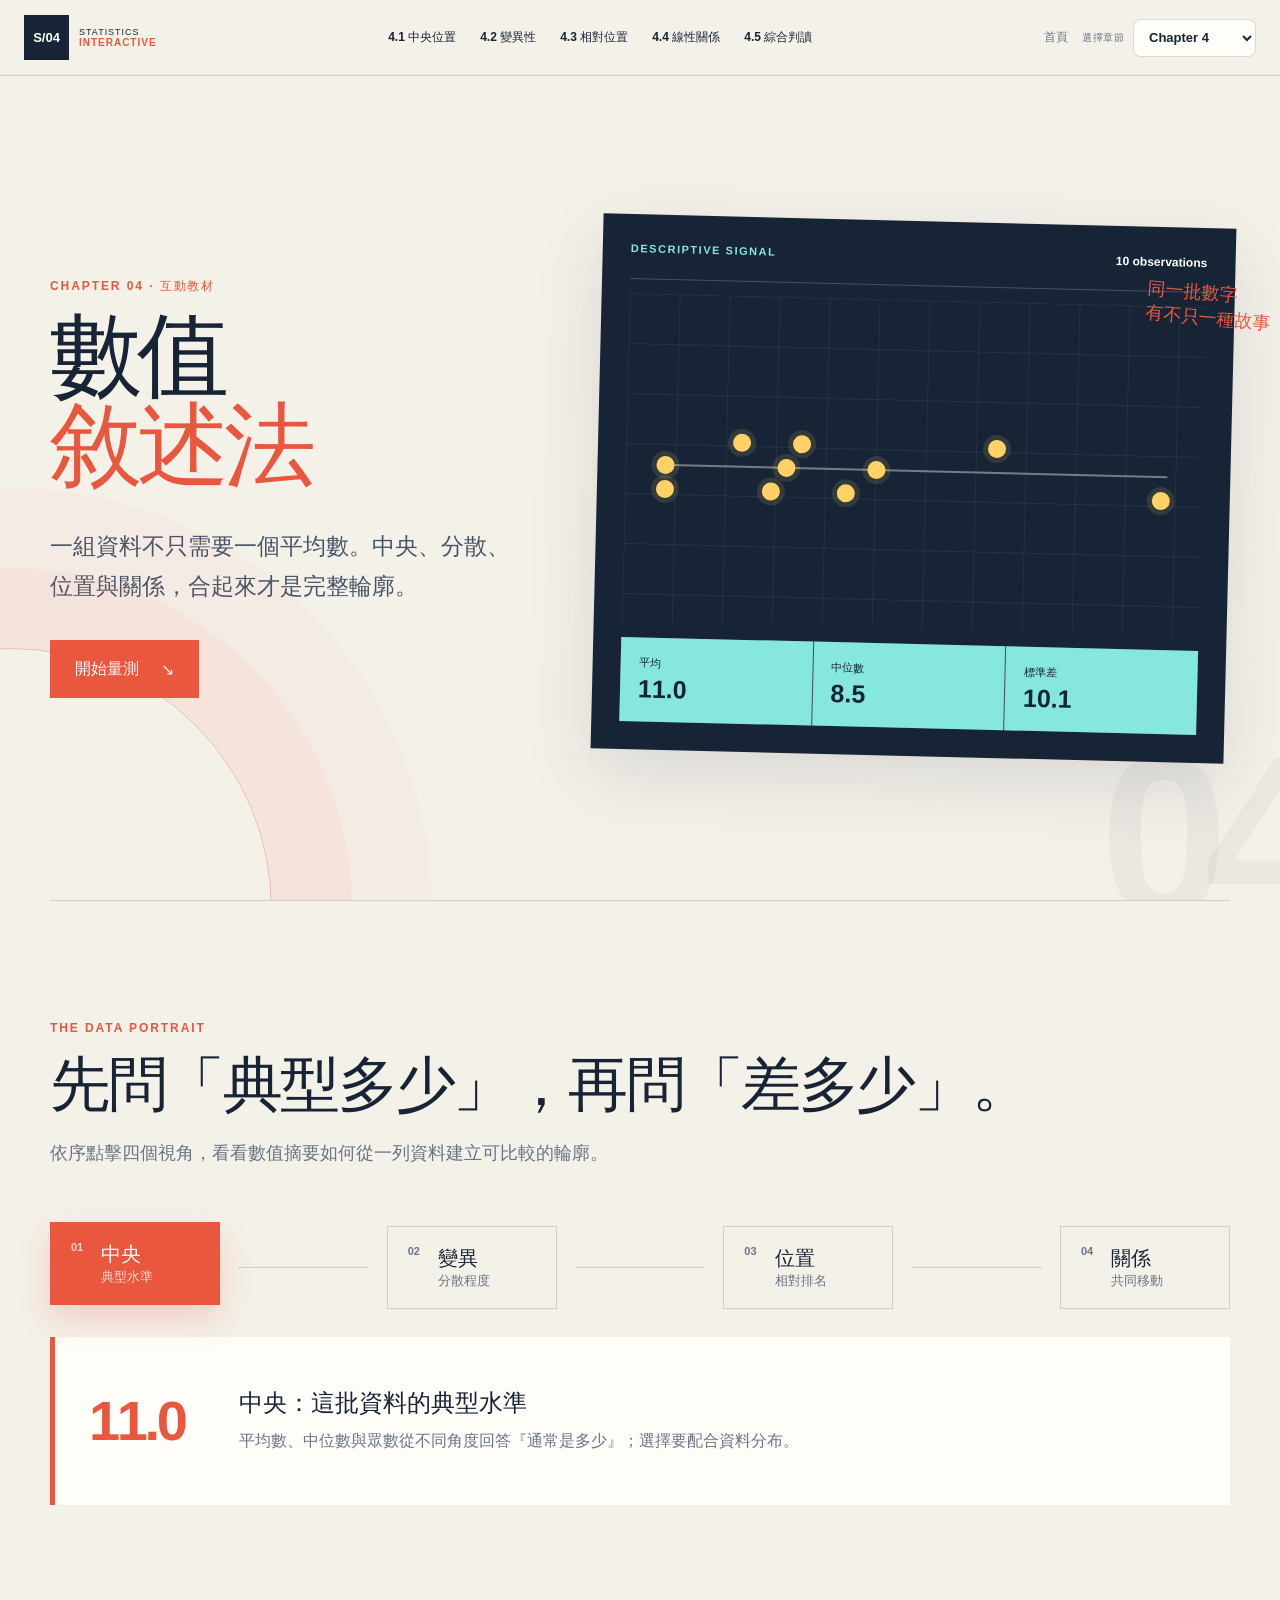
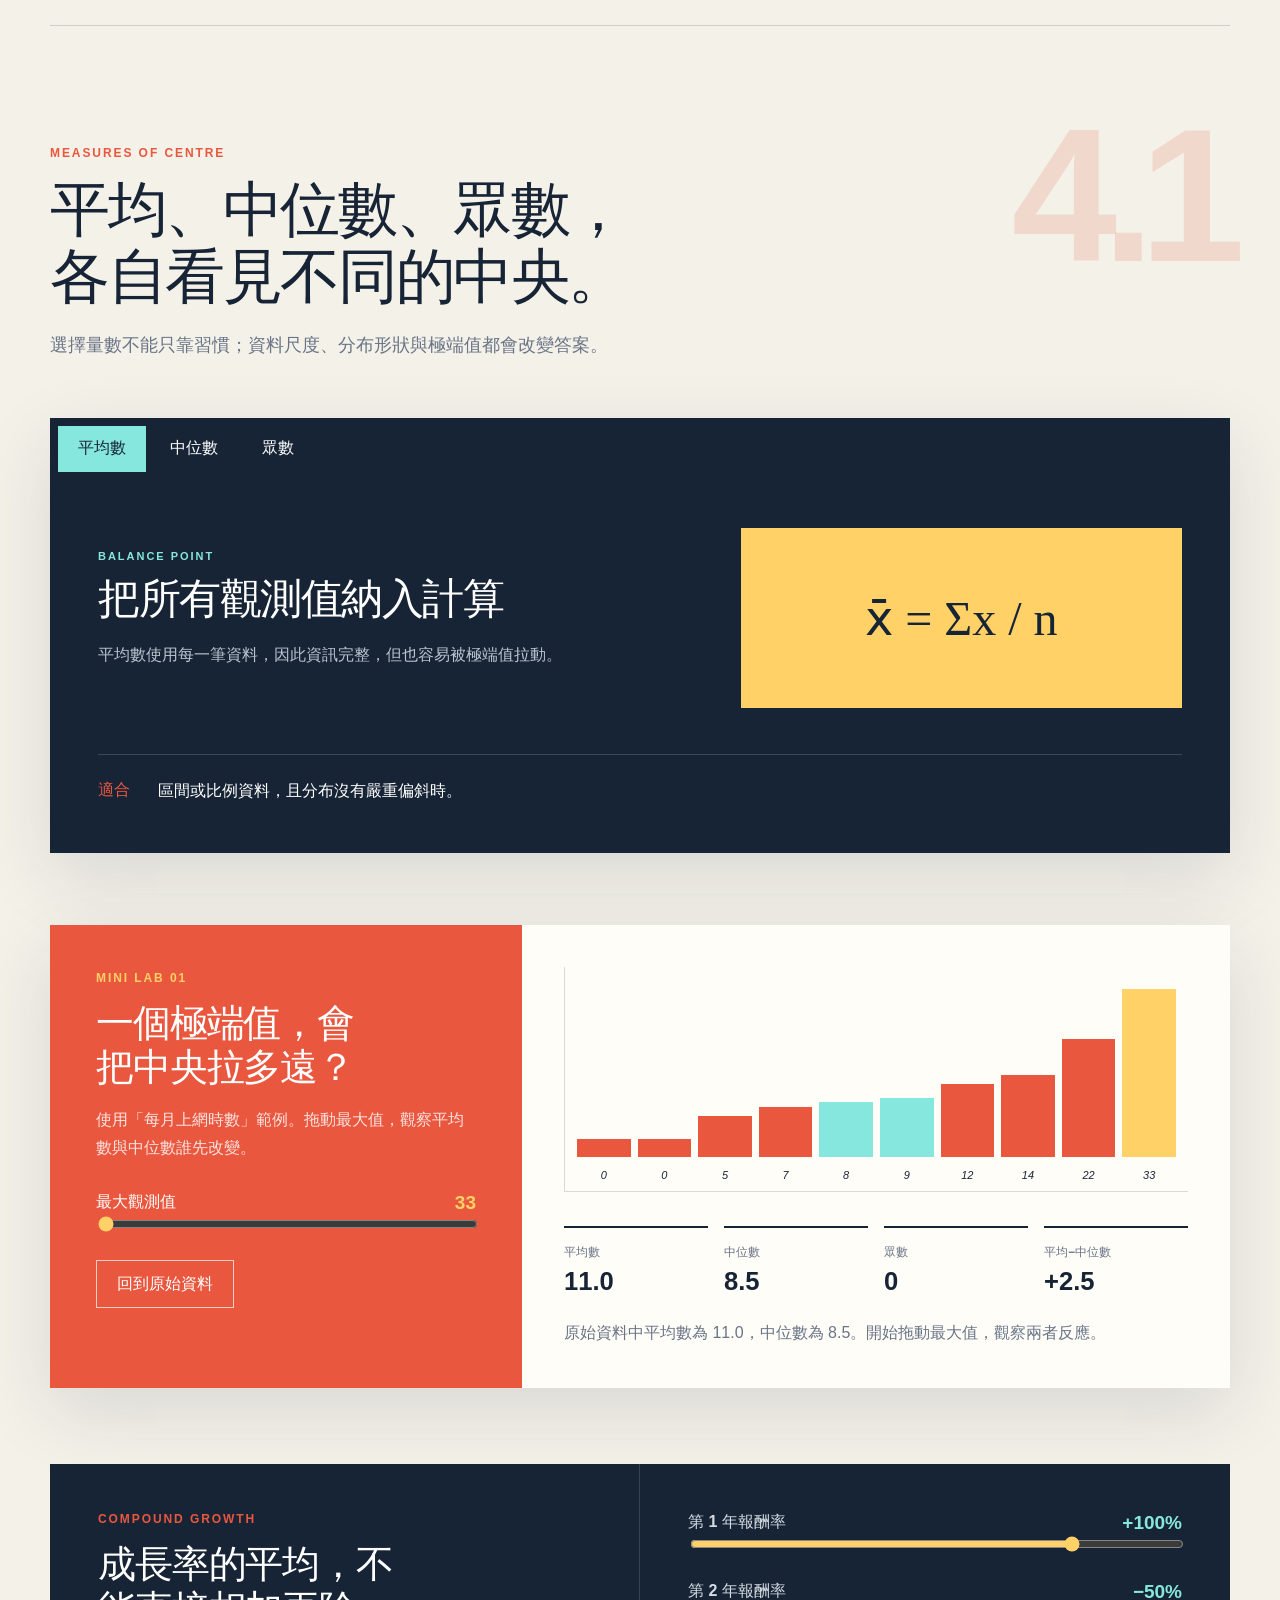
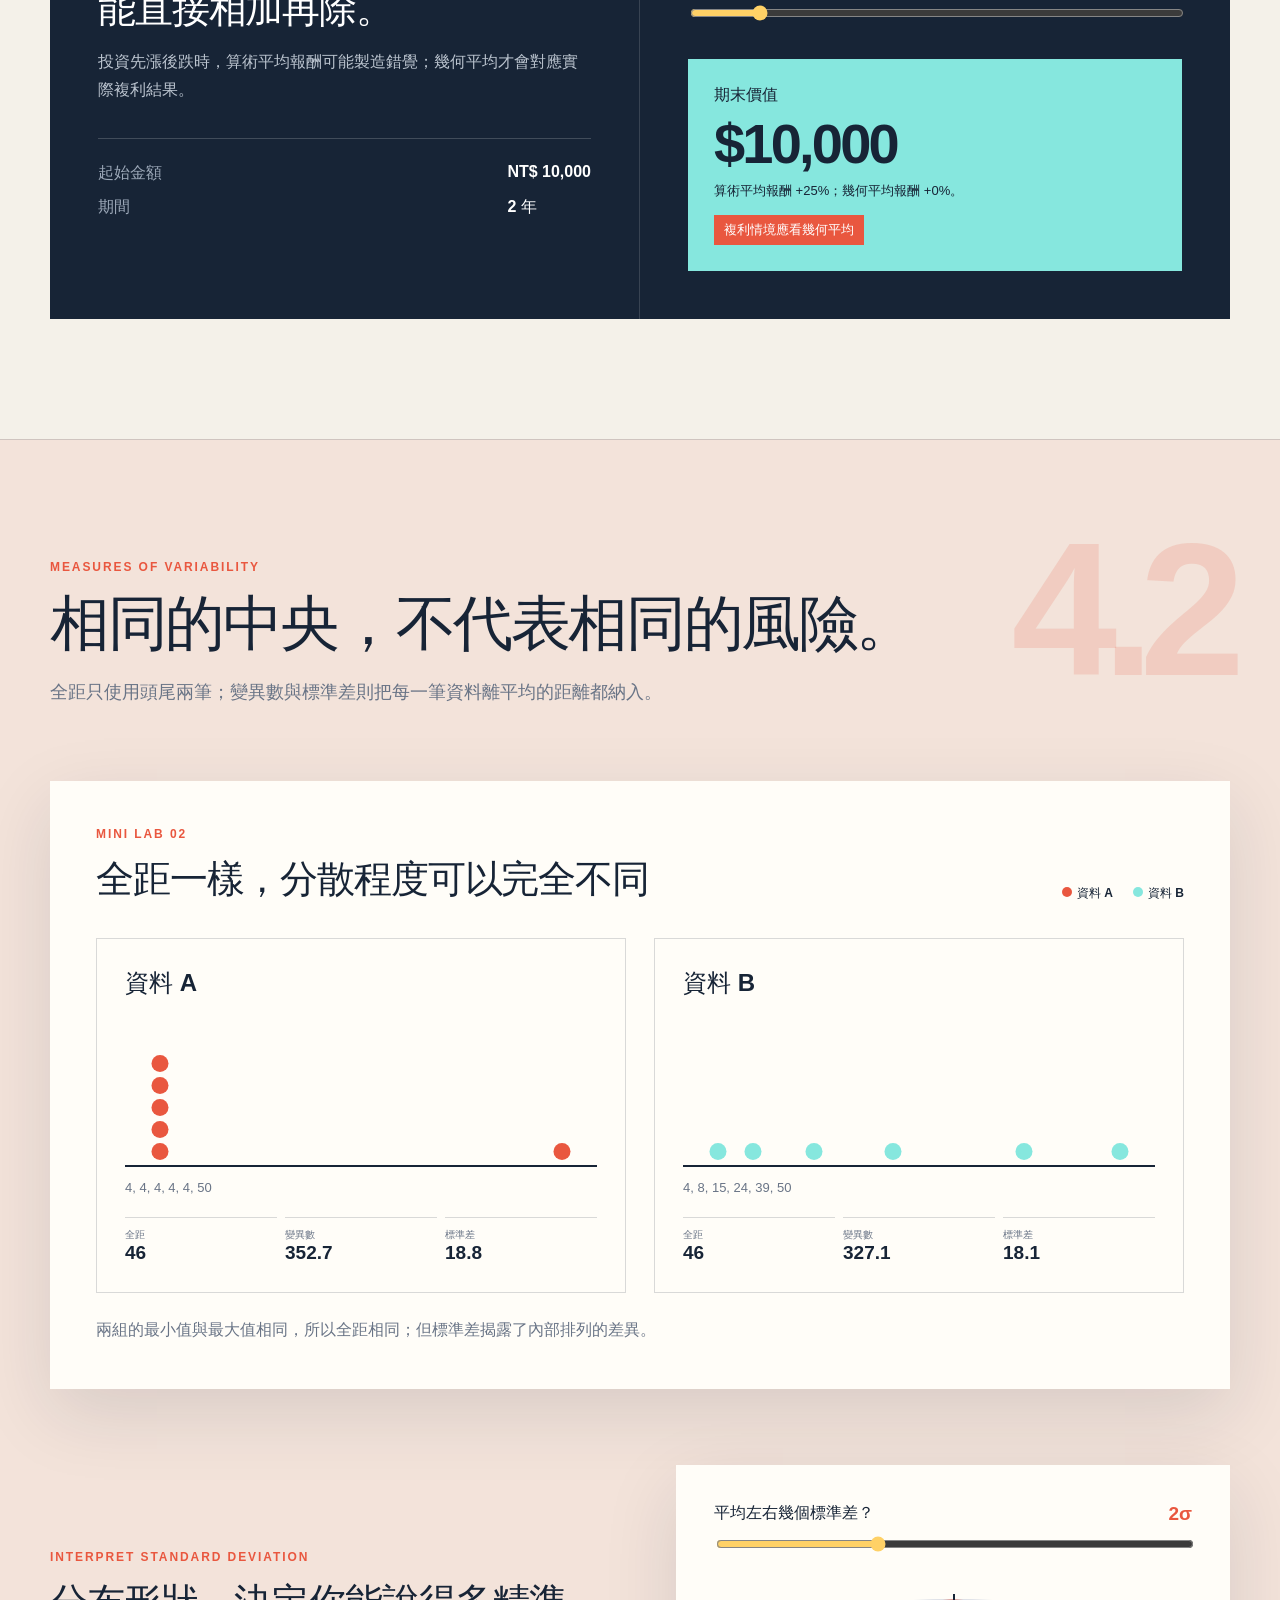
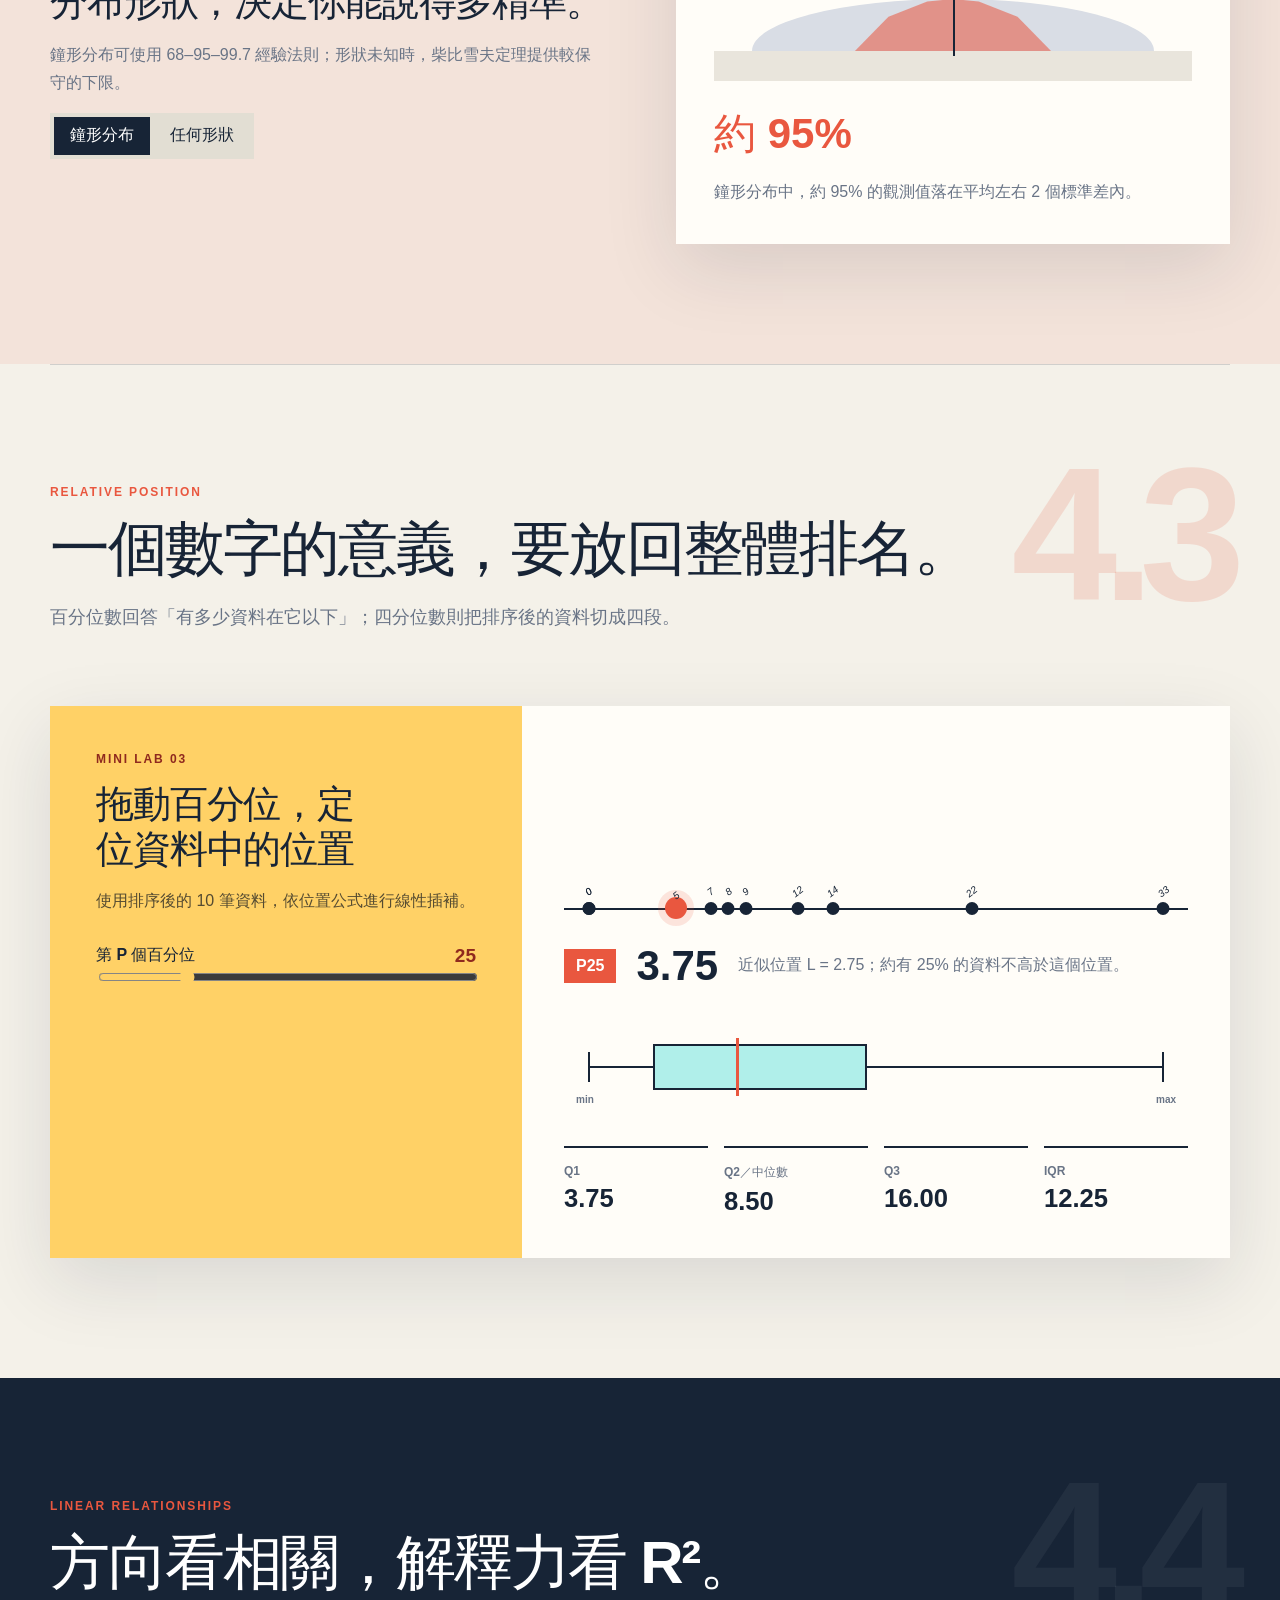
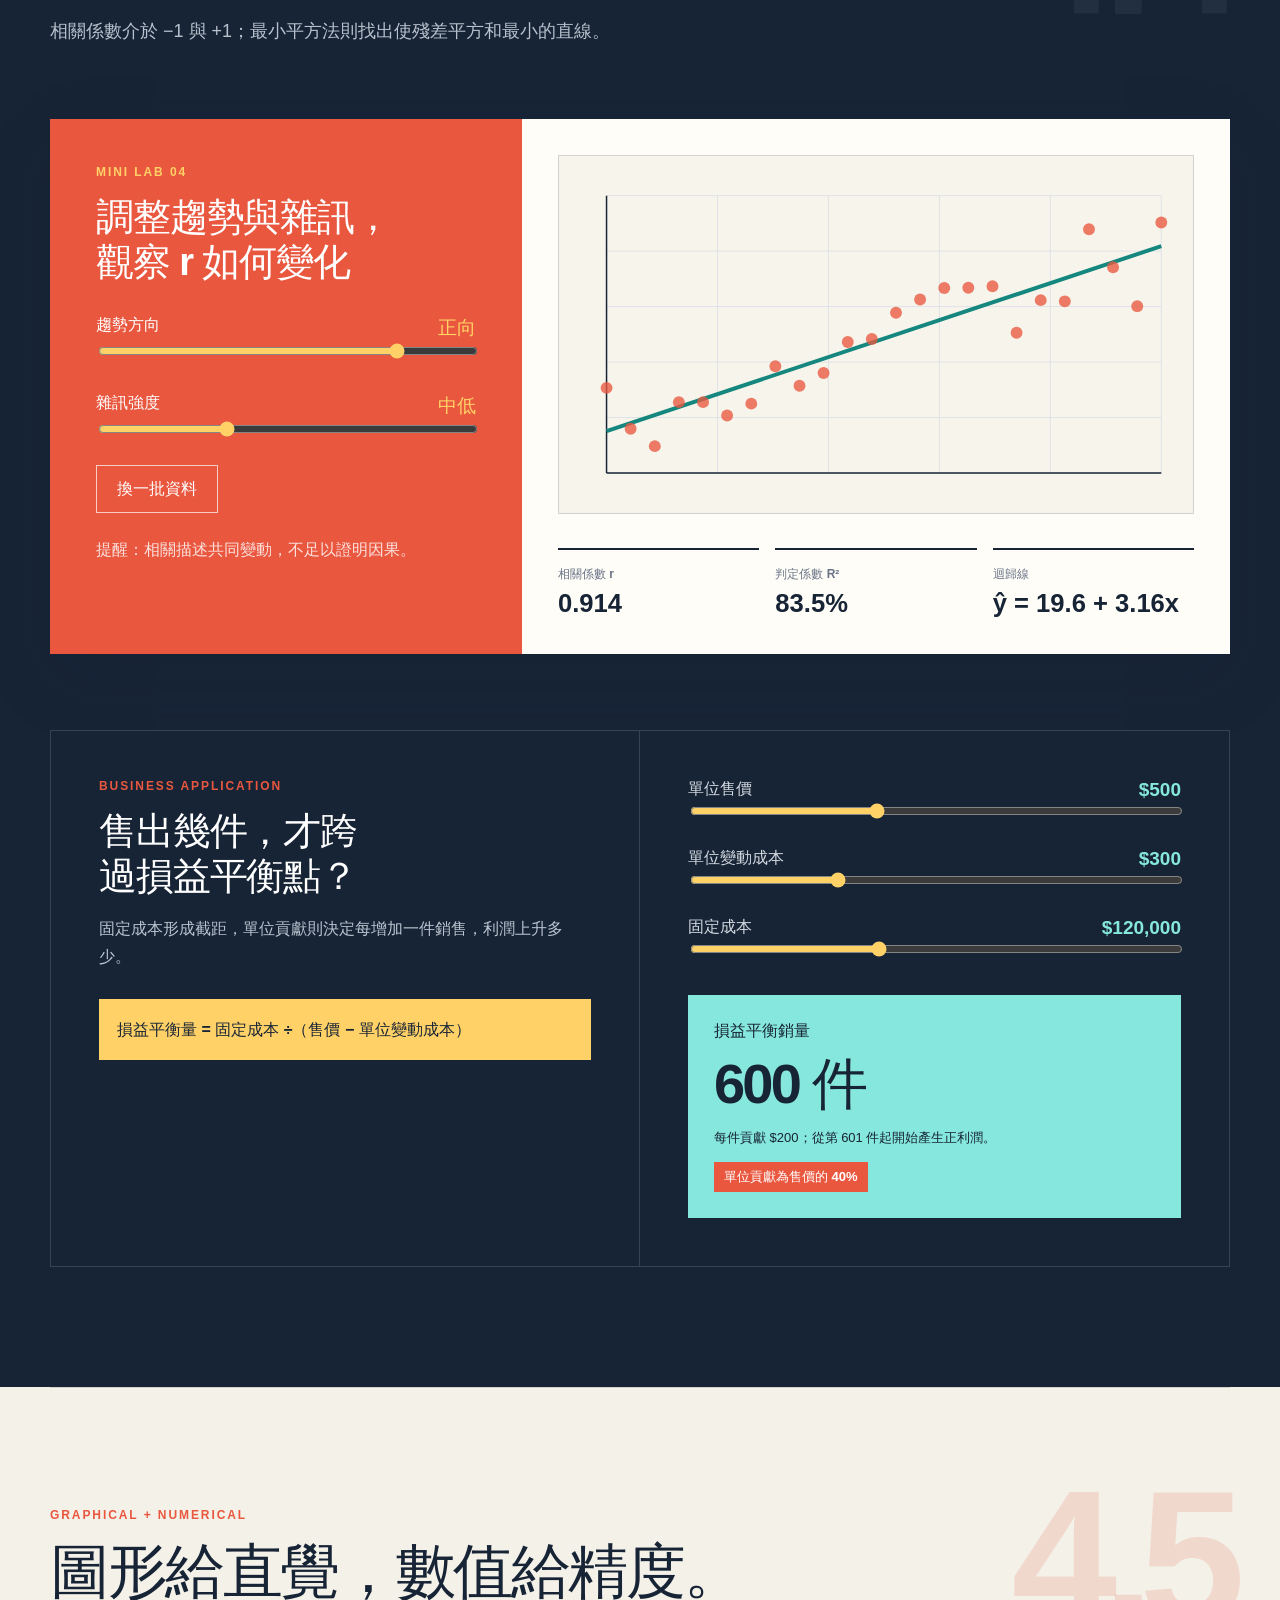
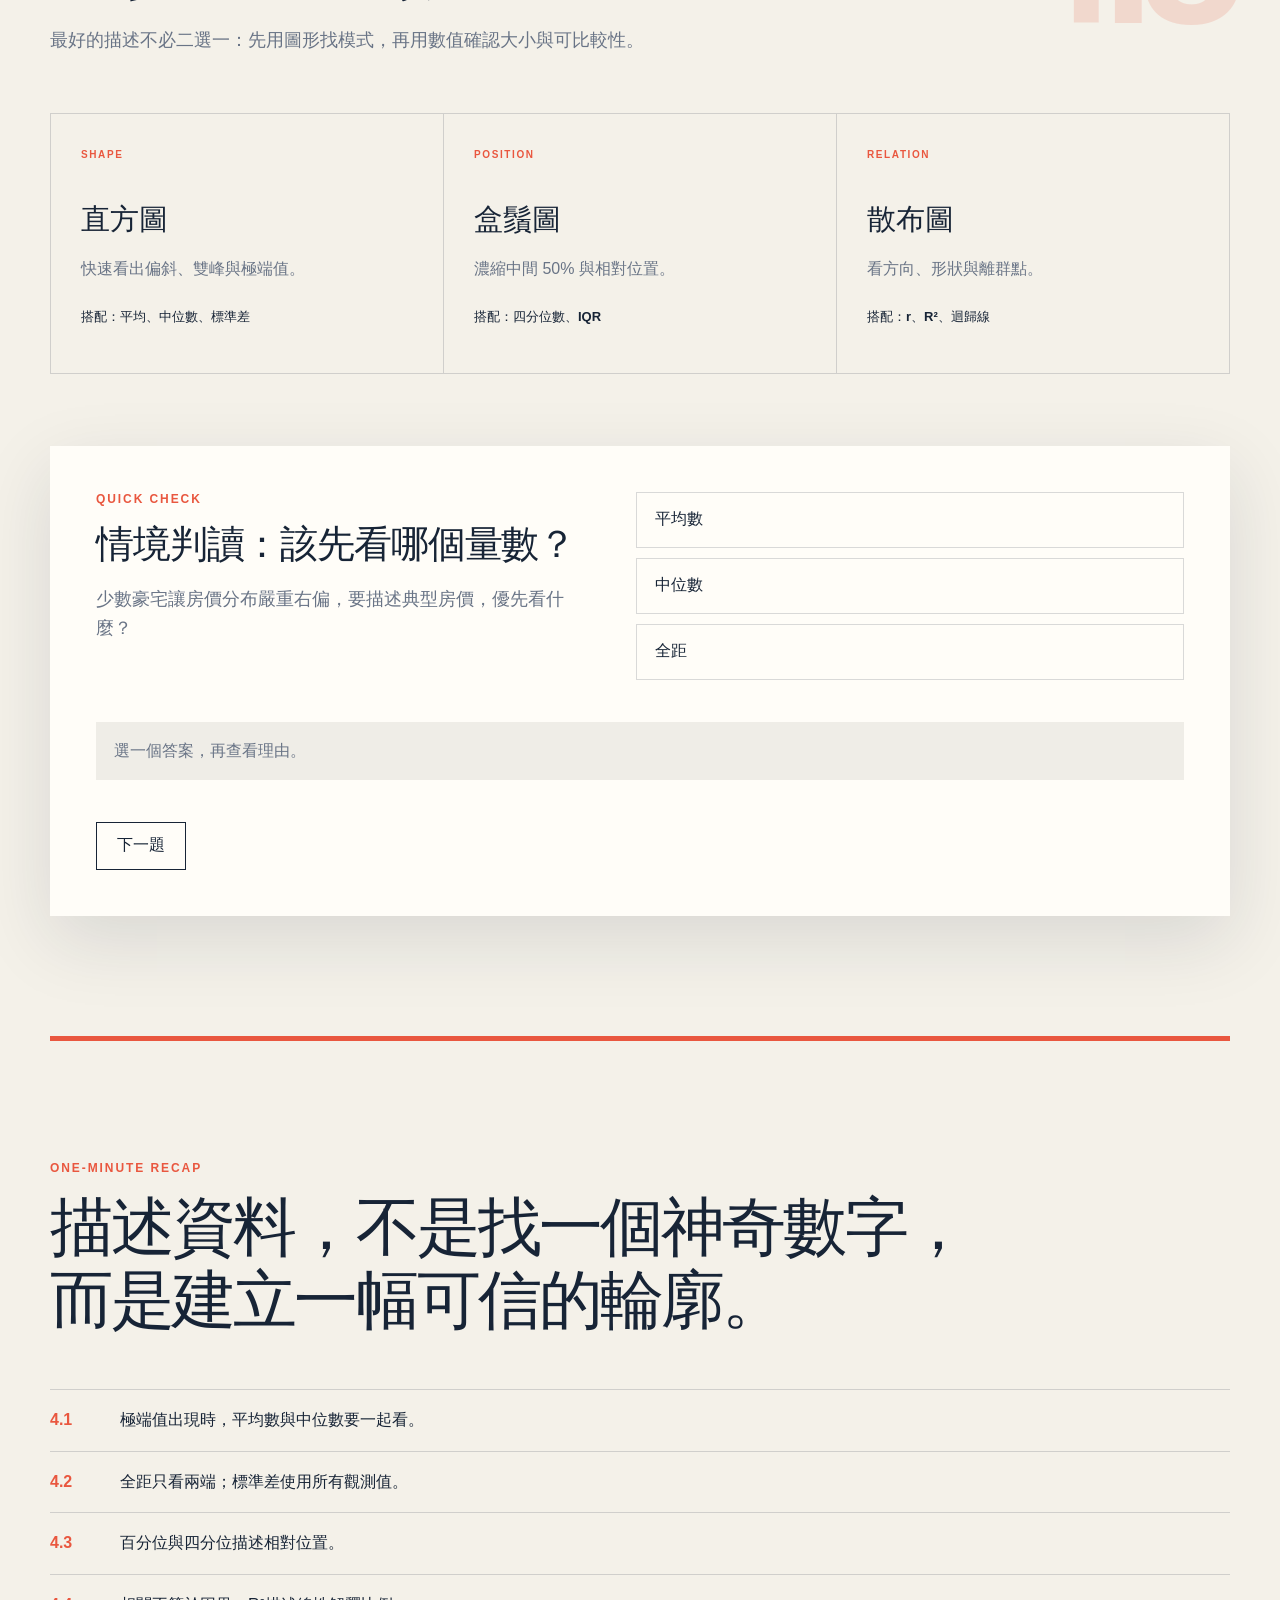
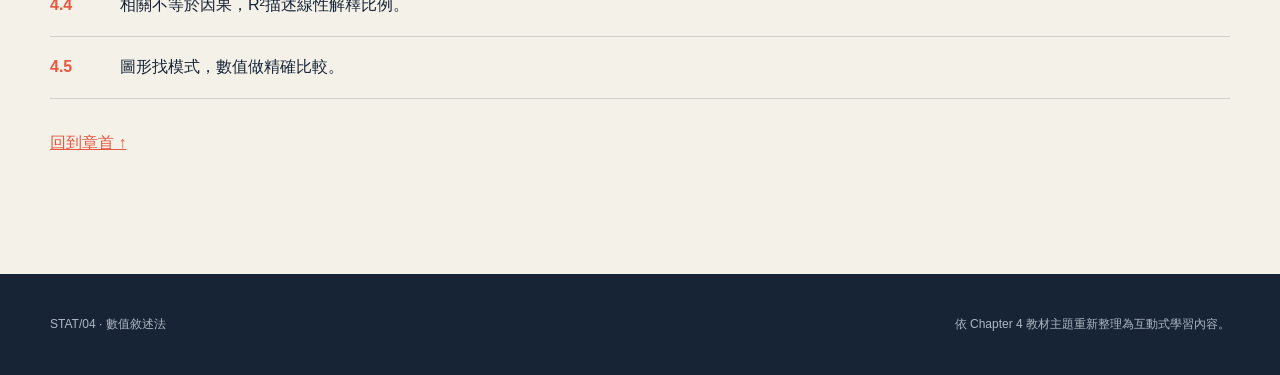
==== commit 1bea69b9: "新增章節封面首頁" ====
--- a/chapter4/index.html
+++ b/chapter4/index.html
@@ -13,7 +13,7 @@
   <div class="progress-track" aria-hidden="true"><span id="readingProgress"></span></div>
 
   <header class="site-header">
-    <a class="brand" href="#top" aria-label="回到章首">
+    <a class="brand" href="../index.html" aria-label="回到網站首頁">
       <span class="brand-mark">S/04</span>
       <span class="brand-copy">STATISTICS<br><b>INTERACTIVE</b></span>
     </a>
@@ -25,9 +25,10 @@
       <a href="#compare">4.5 綜合判讀</a>
     </nav>
     <div class="header-actions">
+      <a class="home-link" href="../index.html">首頁</a>
       <label class="chapter-picker" for="chapterSelect"><span>選擇章節</span>
         <select id="chapterSelect" aria-label="選擇統計學章節">
-          <option value="../index.html">Chapter 1</option>
+          <option value="../chapter1/index.html">Chapter 1</option>
           <option value="index.html" selected>Chapter 4</option>
           <option value="../chapter5/index.html">Chapter 5</option>
         </select>
--- a/chapter4/styles.css
+++ b/chapter4/styles.css
@@ -39,6 +39,8 @@
 .desktop-nav a { text-decoration: none; font-weight: 750; font-size: 12px; }
 .desktop-nav a:hover { color: var(--accent); }
 .header-actions { display: flex; align-items: center; gap: 14px; }
+.home-link { color: var(--muted); font-size: 12px; font-weight: 800; text-decoration: none; }
+.home-link:hover { color: var(--accent); }
 .chapter-picker { display: flex; align-items: center; gap: 8px; color: var(--muted); font-size: 10px; font-weight: 850; letter-spacing: .08em; white-space: nowrap; }
 .chapter-picker select { min-height: 38px; padding: 0 30px 0 11px; border: 1px solid var(--line); border-radius: 8px; color: var(--ink); background: var(--paper-bright); font: 750 13px/1 Inter, ui-sans-serif, "Noto Sans TC", "Microsoft JhengHei", sans-serif; cursor: pointer; }
 .chapter-picker select:focus-visible { outline: 3px solid var(--accent); outline-offset: 3px; }
